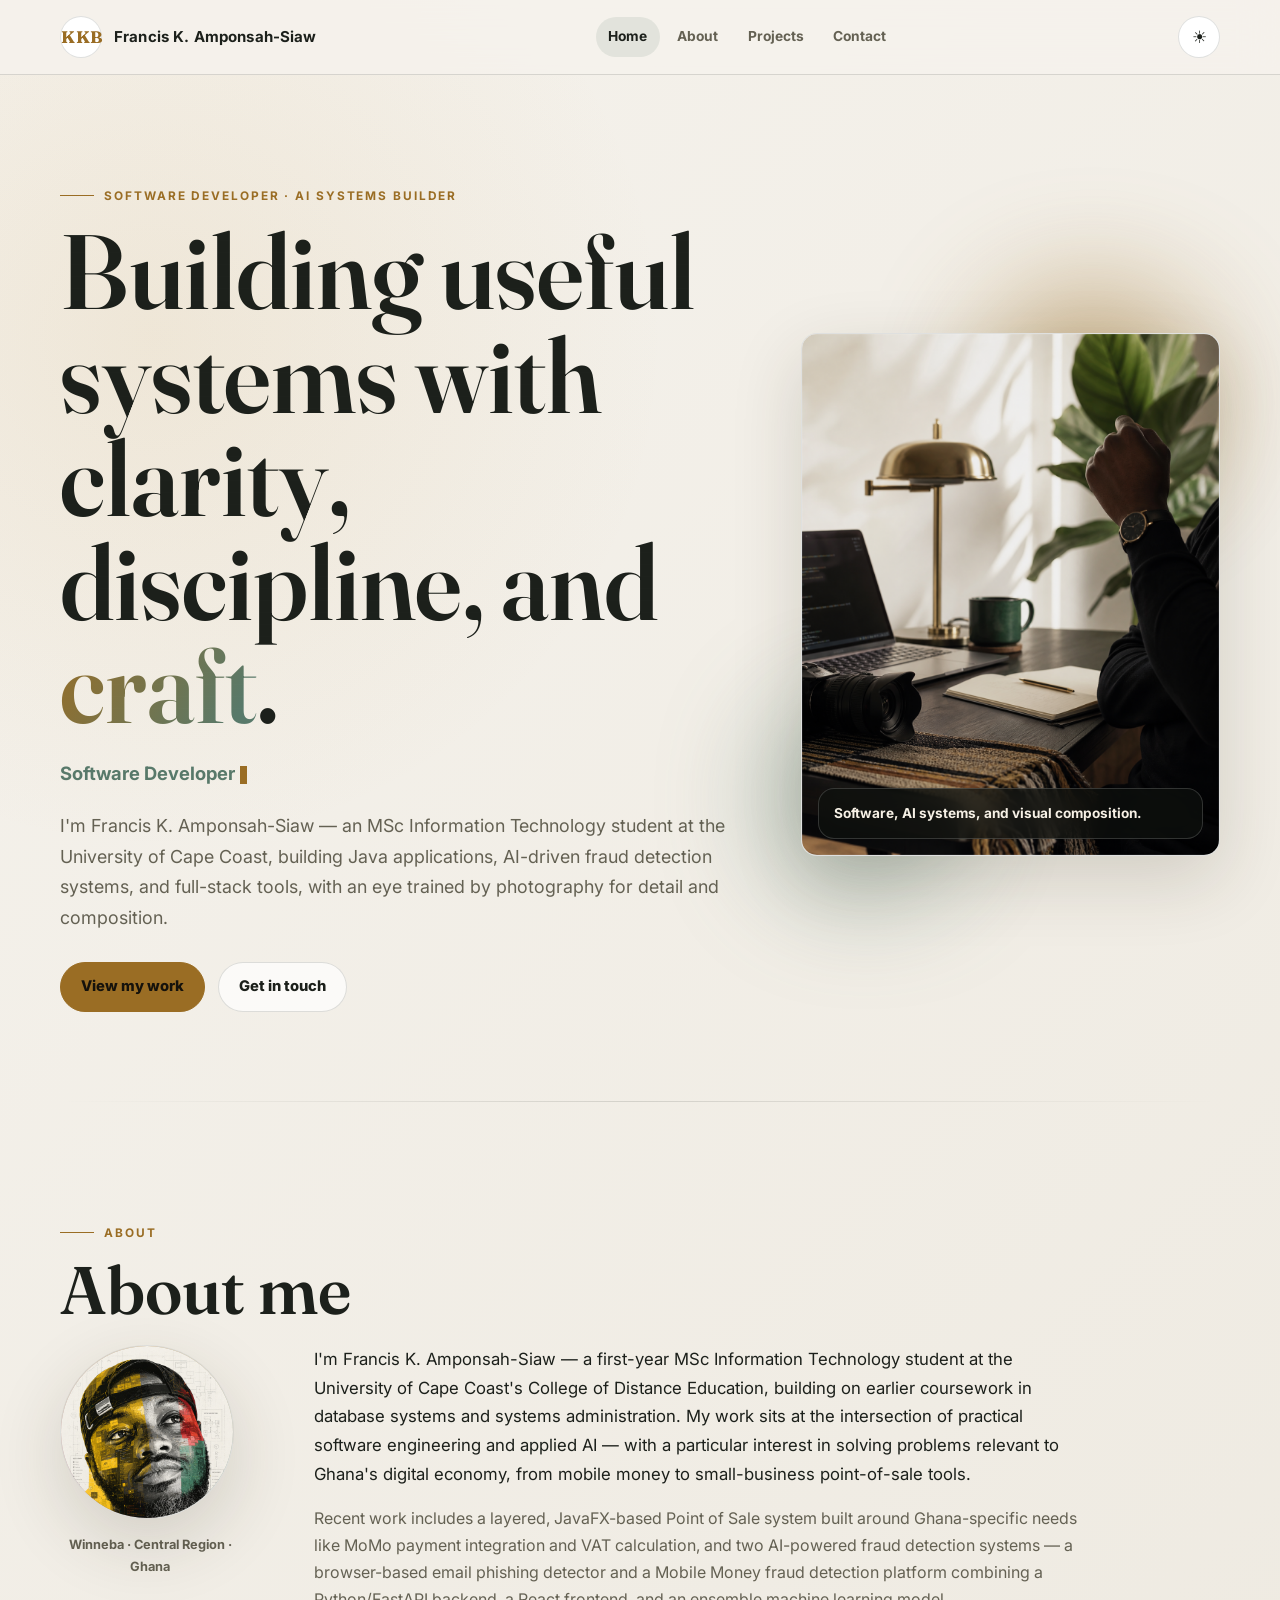
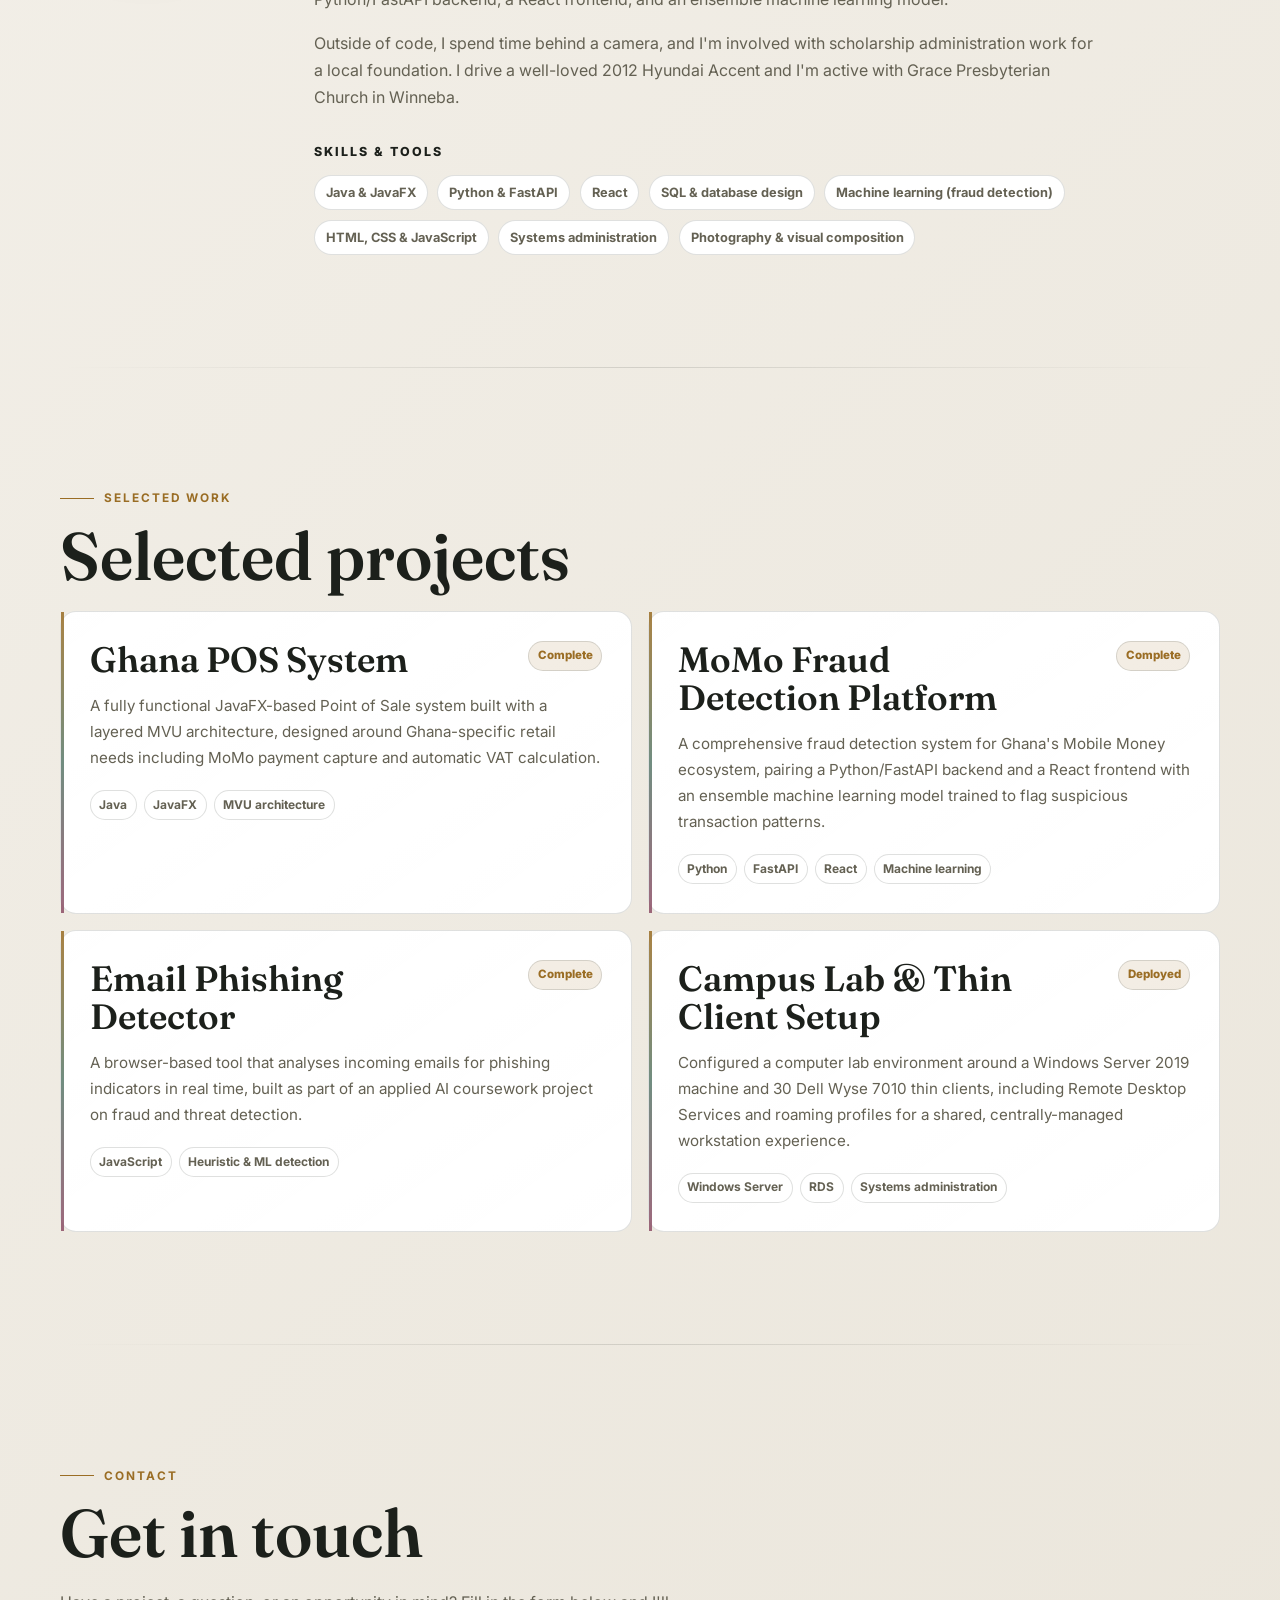
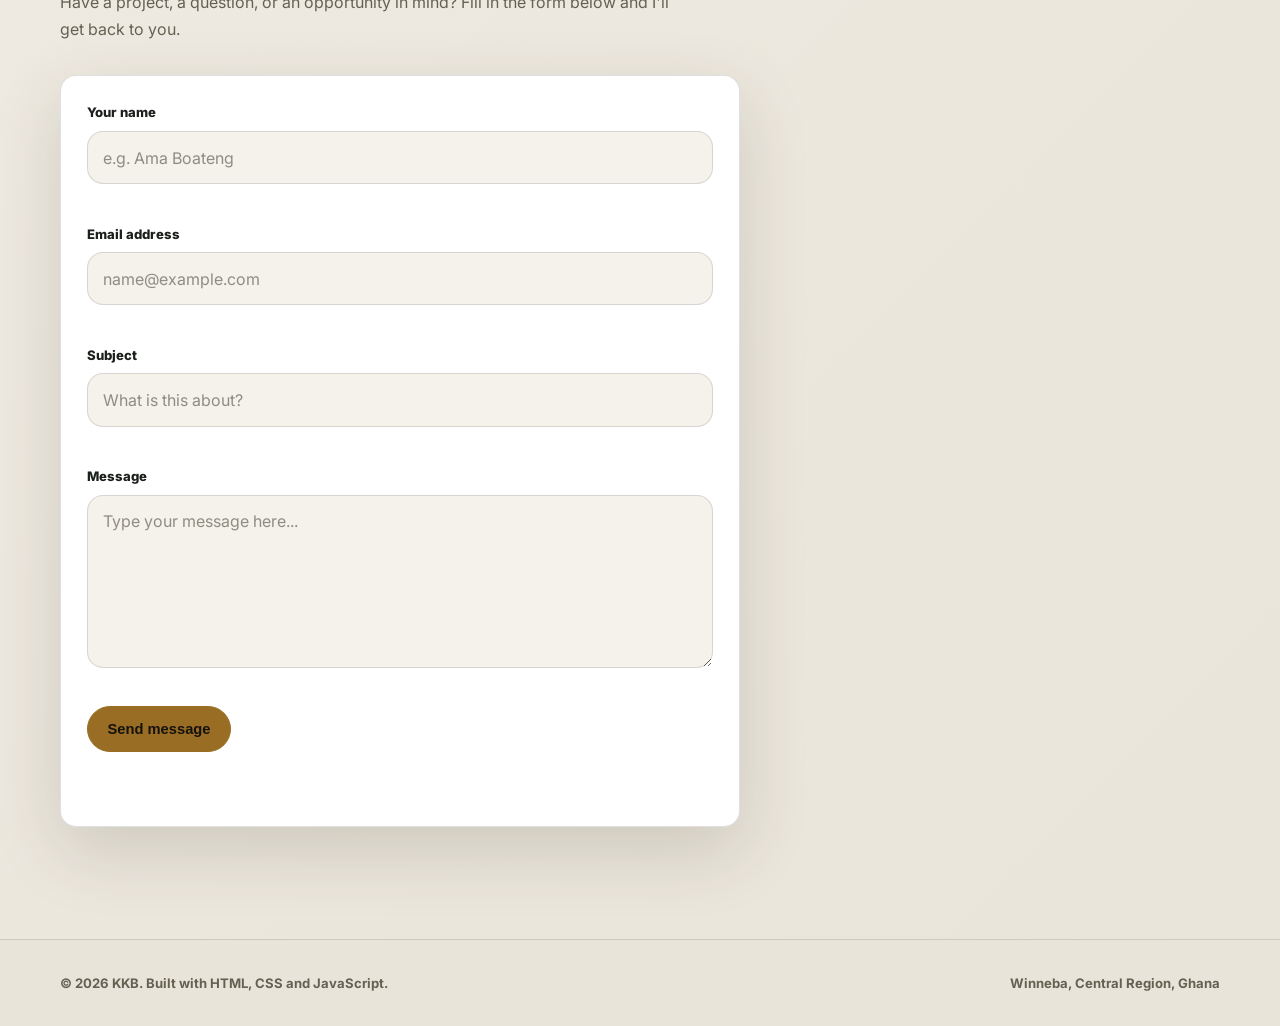
==== index.html @ c404691a "Add files via upload" ====
<!DOCTYPE html>
<html lang="en">
<head>
<meta charset="UTF-8">
<meta name="viewport" content="width=device-width, initial-scale=1.0">
<title>Francis K. Amponsah-Siaw | MSC Information Technology</title>
<meta name="description" content="Personal portfolio of KKB, an MSc IT student and software developer building Java, AI and full-stack systems in Ghana.">
<link rel="preconnect" href="https://fonts.googleapis.com">
<link rel="preconnect" href="https://fonts.gstatic.com" crossorigin>
<link href="https://fonts.googleapis.com/css2?family=Fraunces:opsz,wght@9..144,400..700&family=Inter:wght@400;500;600;700&display=swap" rel="stylesheet">
<link rel="stylesheet" href="style.css">
</head>
<body>

<a class="skip-link" href="#main">Skip to content</a>

<header class="site-header" id="top">
  <div class="header-inner">
    <a href="#top" class="logo" aria-label="KKB home">
      <span class="logo-mark">KKB</span>
      <span class="logo-name">Francis K. Amponsah-Siaw</span>
    </a>

    <nav class="main-nav" id="main-nav" aria-label="Primary">
      <ul>
        <li><a href="#hero" class="nav-link">Home</a></li>
        <li><a href="#about" class="nav-link">About</a></li>
        <li><a href="#projects" class="nav-link">Projects</a></li>
        <li><a href="#contact" class="nav-link">Contact</a></li>
      </ul>
    </nav>

    <div class="header-controls">
      <button type="button" id="theme-toggle" class="theme-toggle" aria-label="Switch to light mode" aria-pressed="false">
        <span class="theme-icon theme-icon-dark" aria-hidden="true">&#9789;</span>
        <span class="theme-icon theme-icon-light" aria-hidden="true">&#9728;</span>
      </button>

      <button type="button" id="menu-toggle" class="menu-toggle" aria-label="Open menu" aria-expanded="false" aria-controls="mobile-nav">
        <span class="hamburger-line"></span>
        <span class="hamburger-line"></span>
        <span class="hamburger-line"></span>
      </button>
    </div>
  </div>

  <nav id="mobile-nav" class="mobile-nav" aria-label="Mobile" hidden>
    <ul>
      <li><a href="#hero" class="mobile-nav-link">Home</a></li>
      <li><a href="#about" class="mobile-nav-link">About</a></li>
      <li><a href="#projects" class="mobile-nav-link">Projects</a></li>
      <li><a href="#contact" class="mobile-nav-link">Contact</a></li>
    </ul>
  </nav>
</header>

<main id="main">

  <section id="hero" class="hero" aria-labelledby="hero-heading">
    <div class="hero-inner">
      <p class="eyebrow">Software Developer · AI Systems Builder</p>
      <h1 id="hero-heading">
        Building useful systems with clarity, discipline, and <span class="text-gradient">craft</span>.
      </h1>
      <p class="hero-role">
        <span class="role-text" id="role-text">Software Developer</span>
      </p>
      <p class="hero-lede">
        I'm Francis K. Amponsah-Siaw — an MSc Information Technology student at the University of Cape Coast,
        building Java applications, AI-driven fraud detection systems, and full-stack tools,
        with an eye trained by photography for detail and composition.
      </p>
      <div class="hero-cta">
        <a href="#projects" class="btn btn-primary">View my work</a>
        <a href="#contact" class="btn btn-ghost">Get in touch</a>
      </div>
    </div>
    <div class="hero-side">
      <div class="hero-orb hero-orb-a" aria-hidden="true"></div>
      <div class="hero-orb hero-orb-b" aria-hidden="true"></div>
      <figure class="hero-figure">
        <img src="assets/classy-workspace.png" alt="Editorial workspace with a laptop, camera and notebook">
        <figcaption>Software, AI systems, and visual composition.</figcaption>
      </figure>
    </div>
  </section>

  <div class="section-divider" role="presentation" aria-hidden="true"></div>

  <section id="about" class="about" aria-labelledby="about-heading">
    <div class="section-inner">
      <p class="eyebrow">About</p>
      <h2 id="about-heading">About me</h2>

      <div class="about-grid">
        <div class="about-photo-frame">
          <div class="photo-placeholder">
            <img class="photo-img" src="assets/img.png" alt="Francis K. Amponsah-Siaw">
          </div>
          <p class="photo-caption">Winneba · Central Region · Ghana</p>
        </div>

        <div class="about-copy">
          <p>
            I'm Francis K. Amponsah-Siaw — a first-year MSc Information Technology student at the University of Cape Coast's
            College of Distance Education, building on earlier coursework in database systems and
            systems administration. My work sits at the intersection of practical software
            engineering and applied AI — with a particular interest in solving problems relevant
            to Ghana's digital economy, from mobile money to small-business point-of-sale tools.
          </p>
          <p>
            Recent work includes a layered, JavaFX-based Point of Sale system built around
            Ghana-specific needs like MoMo payment integration and VAT calculation, and two
            AI-powered fraud detection systems — a browser-based email phishing detector and a
            Mobile Money fraud detection platform combining a Python/FastAPI backend, a React
            frontend, and an ensemble machine learning model.
          </p>
          <p>
            Outside of code, I spend time behind a camera, and I'm involved with scholarship
            administration work for a local foundation. I drive a well-loved 2012 Hyundai Accent
            and I'm active with Grace Presbyterian Church in Winneba.
          </p>

          <h3 class="skills-heading">Skills &amp; tools</h3>
          <ul class="skills-list">
            <li>Java &amp; JavaFX</li>
            <li>Python &amp; FastAPI</li>
            <li>React</li>
            <li>SQL &amp; database design</li>
            <li>Machine learning (fraud detection)</li>
            <li>HTML, CSS &amp; JavaScript</li>
            <li>Systems administration</li>
            <li>Photography &amp; visual composition</li>
          </ul>
        </div>
      </div>
    </div>
  </section>

  <div class="section-divider" role="presentation" aria-hidden="true"></div>

  <section id="projects" class="projects" aria-labelledby="projects-heading">
    <div class="section-inner">
      <p class="eyebrow">Selected Work</p>
      <h2 id="projects-heading">Selected projects</h2>

      <div class="project-grid">

        <article class="project-card">
          <div class="project-card-head">
            <h3>Ghana POS System</h3>
            <span class="status-tag">Complete</span>
          </div>
          <p class="project-desc">
            A fully functional JavaFX-based Point of Sale system built with a layered MVU
            architecture, designed around Ghana-specific retail needs including MoMo payment
            capture and automatic VAT calculation.
          </p>
          <ul class="tech-tags">
            <li>Java</li>
            <li>JavaFX</li>
            <li>MVU architecture</li>
          </ul>
        </article>

        <article class="project-card">
          <div class="project-card-head">
            <h3>MoMo Fraud Detection Platform</h3>
            <span class="status-tag">Complete</span>
          </div>
          <p class="project-desc">
            A comprehensive fraud detection system for Ghana's Mobile Money ecosystem, pairing a
            Python/FastAPI backend and a React frontend with an ensemble machine learning model
            trained to flag suspicious transaction patterns.
          </p>
          <ul class="tech-tags">
            <li>Python</li>
            <li>FastAPI</li>
            <li>React</li>
            <li>Machine learning</li>
          </ul>
        </article>

        <article class="project-card">
          <div class="project-card-head">
            <h3>Email Phishing Detector</h3>
            <span class="status-tag">Complete</span>
          </div>
          <p class="project-desc">
            A browser-based tool that analyses incoming emails for phishing indicators in
            real time, built as part of an applied AI coursework project on fraud and threat
            detection.
          </p>
          <ul class="tech-tags">
            <li>JavaScript</li>
            <li>Heuristic &amp; ML detection</li>
          </ul>
        </article>

        <article class="project-card">
          <div class="project-card-head">
            <h3>Campus Lab &amp; Thin Client Setup</h3>
            <span class="status-tag">Deployed</span>
          </div>
          <p class="project-desc">
            Configured a computer lab environment around a Windows Server 2019 machine and 30
            Dell Wyse 7010 thin clients, including Remote Desktop Services and roaming profiles
            for a shared, centrally-managed workstation experience.
          </p>
          <ul class="tech-tags">
            <li>Windows Server</li>
            <li>RDS</li>
            <li>Systems administration</li>
          </ul>
        </article>

      </div>
    </div>
  </section>

  <div class="section-divider" role="presentation" aria-hidden="true"></div>

  <section id="contact" class="contact" aria-labelledby="contact-heading">
    <div class="section-inner">
      <p class="eyebrow">Contact</p>
      <h2 id="contact-heading">Get in touch</h2>
      <p class="contact-lede">
        Have a project, a question, or an opportunity in mind? Fill in the form below and
        I'll get back to you.
      </p>

      <form id="contact-form" class="contact-form" novalidate>
        <div class="form-row">
          <label for="name">Your name</label>
          <input type="text" id="name" name="name" placeholder="e.g. Ama Boateng" autocomplete="name" required>
          <p class="field-error" id="name-error" role="alert"></p>
        </div>

        <div class="form-row">
          <label for="email">Email address</label>
          <input type="email" id="email" name="email" placeholder="name@example.com" autocomplete="email" required>
          <p class="field-error" id="email-error" role="alert"></p>
        </div>

        <div class="form-row">
          <label for="subject">Subject</label>
          <input type="text" id="subject" name="subject" placeholder="What is this about?" required>
          <p class="field-error" id="subject-error" role="alert"></p>
        </div>

        <div class="form-row">
          <label for="message">Message</label>
          <textarea id="message" name="message" rows="6" placeholder="Type your message here..." required></textarea>
          <p class="field-error" id="message-error" role="alert"></p>
        </div>

        <button type="submit" class="btn btn-primary">Send message</button>

        <p class="form-status" id="form-status" role="status" aria-live="polite"></p>
      </form>
    </div>
  </section>

</main>

<footer class="site-footer">
  <div class="footer-inner">
    <p>&copy; <span id="year"></span> KKB. Built with HTML, CSS and JavaScript.</p>
    <p class="footer-location">Winneba, Central Region, Ghana</p>
  </div>
</footer>

<script src="script.js"></script>
</body>
</html>
---- style.css ----
/* ==========================================================================
   Design tokens
   ========================================================================== */

:root {
  --bg: #10130f;
  --bg-alt: #171b16;
  --surface: #1d221c;
  --surface-elevated: #242a23;
  --surface-border: rgba(237, 230, 216, 0.14);
  --text: #f3eee4;
  --text-muted: #bbb2a3;
  --accent-gold: #c79a4a;
  --accent-gold-dim: rgba(199, 154, 74, 0.14);
  --accent-teal: #88a99b;
  --accent-teal-dim: rgba(136, 169, 155, 0.16);
  --accent-wine: #9f5e73;
  --danger: #e37a70;
  --shadow: 0 28px 80px rgba(0, 0, 0, 0.34);

  --font-display: "Fraunces", Georgia, serif;
  --font-body: "Inter", -apple-system, BlinkMacSystemFont, "Segoe UI", sans-serif;

  --max-width: 1160px;
  --radius: 16px;
  --transition: 0.25s cubic-bezier(0.16, 1, 0.3, 1);
}

[data-theme="light"] {
  --bg: #f5f2ec;
  --bg-alt: #e9e4d9;
  --surface: #ffffff;
  --surface-elevated: #fbfaf7;
  --surface-border: rgba(31, 37, 31, 0.14);
  --text: #1c201b;
  --text-muted: #646153;
  --accent-gold: #9a6d24;
  --accent-gold-dim: rgba(154, 109, 36, 0.12);
  --accent-teal: #58796a;
  --accent-teal-dim: rgba(88, 121, 106, 0.12);
  --accent-wine: #8d4e66;
  --danger: #b44238;
  --shadow: 0 24px 70px rgba(52, 42, 26, 0.16);
}

/* ==========================================================================
   Reset and base
   ========================================================================== */

*, *::before, *::after { box-sizing: border-box; }

html { scroll-behavior: smooth; }

@media (prefers-reduced-motion: reduce) {
  html { scroll-behavior: auto; }
  * {
    animation-duration: 0.01ms !important;
    animation-iteration-count: 1 !important;
    transition-duration: 0.01ms !important;
  }
}

/* ==========================================================================
   Scroll reveal (progressive enhancement — class added by script.js)
   ========================================================================== */

.reveal {
  opacity: 0;
  transform: translateY(28px);
  transition: opacity 0.7s cubic-bezier(0.16, 1, 0.3, 1), transform 0.7s cubic-bezier(0.16, 1, 0.3, 1);
}

.reveal-visible {
  opacity: 1;
  transform: none;
}

body {
  margin: 0;
  min-width: 320px;
  background:
    radial-gradient(circle at 12% 8%, rgba(199, 154, 74, 0.12), transparent 32rem),
    linear-gradient(135deg, var(--bg), var(--bg-alt));
  color: var(--text);
  font-family: var(--font-body);
  font-size: 16px;
  line-height: 1.7;
  transition: background var(--transition), color var(--transition);
}

body::before {
  content: "";
  position: fixed;
  inset: 0;
  pointer-events: none;
  background-image: linear-gradient(rgba(255, 255, 255, 0.025) 1px, transparent 1px);
  background-size: 100% 12px;
  opacity: 0.28;
}

h1, h2, h3 {
  font-family: var(--font-display);
  font-optical-sizing: auto;
  font-weight: 600;
  line-height: 0.98;
  margin: 0;
}

.text-gradient {
  background: linear-gradient(120deg, var(--accent-gold), var(--accent-teal) 85%);
  -webkit-background-clip: text;
  background-clip: text;
  color: transparent;
}

h2 {
  font-size: clamp(2.4rem, 6vw, 4.2rem);
  margin-bottom: 1.4rem;
}

h3 {
  line-height: 1.08;
}

p { margin: 0 0 1em; }

a {
  color: var(--accent-teal);
  text-decoration: none;
}

a:hover { text-decoration: underline; }

ul {
  list-style: none;
  margin: 0;
  padding: 0;
}

img {
  display: block;
  max-width: 100%;
}

.skip-link {
  position: absolute;
  left: -999px;
  top: 0;
  z-index: 200;
  background: var(--accent-gold);
  color: #14120e;
  padding: 0.7em 1em;
  font-size: 0.85rem;
  font-weight: 700;
}

.skip-link:focus {
  left: 1rem;
  top: 1rem;
}

:focus-visible {
  outline: 2px solid var(--accent-gold);
  outline-offset: 3px;
}

.section-inner,
.hero-inner {
  width: min(100% - 2rem, var(--max-width));
  margin: 0 auto;
}

.section-inner {
  padding: clamp(4rem, 9vw, 7rem) 0;
}

.eyebrow {
  display: inline-flex;
  align-items: center;
  gap: 0.65rem;
  margin: 0 0 1rem;
  color: var(--accent-gold);
  font-size: 0.74rem;
  font-weight: 700;
  letter-spacing: 0.16em;
  line-height: 1.4;
  text-transform: uppercase;
}

.eyebrow::before {
  content: "";
  width: 34px;
  height: 1px;
  background: currentColor;
}

.section-divider {
  width: min(100% - 2rem, var(--max-width));
  height: 1px;
  margin: 0 auto;
  background: linear-gradient(90deg, transparent, var(--surface-border), transparent);
}

/* ==========================================================================
   Header and navigation
   ========================================================================== */

.site-header {
  position: sticky;
  top: 0;
  z-index: 100;
  border-bottom: 1px solid var(--surface-border);
  background: color-mix(in srgb, var(--bg) 88%, transparent);
  backdrop-filter: blur(18px);
}

.header-inner {
  width: min(100% - 2rem, var(--max-width));
  min-height: 74px;
  margin: 0 auto;
  display: flex;
  align-items: center;
  justify-content: space-between;
  gap: 1rem;
}

.logo {
  display: inline-flex;
  align-items: center;
  min-width: 0;
  gap: 0.75rem;
  color: var(--text);
}

.logo:hover {
  color: var(--text);
  text-decoration: none;
}

.logo-mark {
  display: grid;
  place-items: center;
  flex: 0 0 auto;
  width: 42px;
  height: 42px;
  border: 1px solid var(--surface-border);
  border-radius: 50%;
  background: var(--surface);
  color: var(--accent-gold);
  font-family: var(--font-display);
  font-size: 1.05rem;
  font-weight: 700;
  letter-spacing: 0.03em;
}

.logo-name {
  overflow: hidden;
  color: var(--text);
  font-size: 0.94rem;
  font-weight: 700;
  letter-spacing: 0.01em;
  text-overflow: ellipsis;
  white-space: nowrap;
}

.main-nav { display: none; }

.main-nav ul {
  display: flex;
  align-items: center;
  gap: 0.25rem;
}

.nav-link {
  display: inline-flex;
  align-items: center;
  min-height: 40px;
  padding: 0 0.8rem;
  border-radius: 999px;
  color: var(--text-muted);
  font-size: 0.86rem;
  font-weight: 700;
  transition: background var(--transition), color var(--transition);
}

.nav-link:hover,
.nav-link.active {
  background: var(--accent-teal-dim);
  color: var(--text);
  text-decoration: none;
}

.header-controls {
  display: flex;
  align-items: center;
  gap: 0.5rem;
}

.theme-toggle,
.menu-toggle {
  width: 42px;
  height: 42px;
  border: 1px solid var(--surface-border);
  border-radius: 50%;
  background: var(--surface);
  color: var(--text);
  cursor: pointer;
  transition: transform var(--transition), border-color var(--transition), background var(--transition);
}

.theme-toggle {
  display: grid;
  place-items: center;
  font-size: 1.05rem;
}

.theme-toggle:hover,
.menu-toggle:hover {
  border-color: var(--accent-gold);
  transform: translateY(-1px);
}

.theme-icon-light { display: none; }
[data-theme="light"] .theme-icon-dark { display: none; }
[data-theme="light"] .theme-icon-light { display: inline; }

.menu-toggle {
  display: flex;
  flex-direction: column;
  align-items: center;
  justify-content: center;
  gap: 5px;
}

.hamburger-line {
  width: 18px;
  height: 2px;
  background: var(--text);
  transition: transform var(--transition), opacity var(--transition);
}

.menu-toggle[aria-expanded="true"] .hamburger-line:nth-child(1) {
  transform: translateY(7px) rotate(45deg);
}

.menu-toggle[aria-expanded="true"] .hamburger-line:nth-child(2) {
  opacity: 0;
}

.menu-toggle[aria-expanded="true"] .hamburger-line:nth-child(3) {
  transform: translateY(-7px) rotate(-45deg);
}

.mobile-nav {
  border-top: 1px solid var(--surface-border);
  background: var(--surface);
}

.mobile-nav ul {
  width: min(100% - 2rem, var(--max-width));
  margin: 0 auto;
  padding: 0.55rem 0 0.8rem;
}

.mobile-nav-link {
  display: block;
  padding: 0.85rem 0.2rem;
  border-bottom: 1px solid var(--surface-border);
  color: var(--text);
  font-size: 0.96rem;
  font-weight: 700;
}

.mobile-nav-link:hover,
.mobile-nav-link.active {
  color: var(--accent-gold);
  text-decoration: none;
}

/* ==========================================================================
   Hero
   ========================================================================== */

.hero {
  width: min(100% - 2rem, var(--max-width));
  margin: 0 auto;
  display: grid;
  grid-template-columns: 1fr;
  gap: clamp(2rem, 5vw, 4rem);
  align-items: center;
  padding: clamp(4rem, 8vw, 7rem) 0 clamp(3rem, 7vw, 6rem);
}

.hero-inner {
  width: 100%;
}

.hero h1 {
  max-width: 12.2ch;
  margin-bottom: 1.3rem;
  font-size: clamp(3rem, 11vw, 6.6rem);
  letter-spacing: 0;
}

.hero-role {
  min-height: 1.45em;
  margin-bottom: 1.35rem;
  color: var(--accent-teal);
  font-size: clamp(1rem, 2vw, 1.15rem);
  font-weight: 700;
}

.role-text::after {
  content: "";
  display: inline-block;
  width: 7px;
  height: 1em;
  margin-left: 5px;
  background: var(--accent-gold);
  vertical-align: text-bottom;
  animation: blink 1s step-start infinite;
}

@keyframes blink {
  50% { opacity: 0; }
}

.hero-lede {
  max-width: 61ch;
  color: var(--text-muted);
  font-size: clamp(1rem, 2vw, 1.12rem);
}

.hero-cta {
  display: flex;
  flex-wrap: wrap;
  gap: 0.85rem;
  margin-top: 1.8rem;
}

.hero-side {
  position: relative;
  min-width: 0;
}

.hero-orb {
  position: absolute;
  z-index: 0;
  border-radius: 50%;
  filter: blur(60px);
  opacity: 0.55;
  pointer-events: none;
  animation: orbit 14s ease-in-out infinite;
}

.hero-orb-a {
  top: -8%;
  right: 4%;
  width: 220px;
  height: 220px;
  background: var(--accent-gold);
}

.hero-orb-b {
  bottom: -6%;
  left: -6%;
  width: 180px;
  height: 180px;
  background: var(--accent-teal);
  animation-delay: -7s;
}

@keyframes orbit {
  0%, 100% { transform: translate(0, 0) scale(1); }
  50% { transform: translate(-14px, 14px) scale(1.08); }
}

.hero-figure {
  position: relative;
  z-index: 1;
  margin: 0;
  border: 1px solid var(--surface-border);
  border-radius: var(--radius);
  background: var(--surface);
  box-shadow: var(--shadow);
  overflow: hidden;
  transition: transform var(--transition), box-shadow var(--transition);
}

.hero-figure:hover {
  transform: translateY(-4px);
  box-shadow: 0 34px 90px rgba(0, 0, 0, 0.4);
}

.hero-figure::after {
  content: "";
  position: absolute;
  inset: 0;
  border: 1px solid rgba(255, 255, 255, 0.08);
  pointer-events: none;
}

.hero-figure img {
  width: 100%;
  aspect-ratio: 4 / 5;
  object-fit: cover;
}

.hero-figure figcaption {
  position: absolute;
  left: 1rem;
  right: 1rem;
  bottom: 1rem;
  margin: 0;
  padding: 0.8rem 0.9rem;
  border: 1px solid rgba(255, 255, 255, 0.16);
  border-radius: var(--radius);
  background: rgba(15, 17, 14, 0.72);
  color: #f6f0e5;
  font-size: 0.85rem;
  font-weight: 700;
  backdrop-filter: blur(12px);
}

/* ==========================================================================
   Buttons
   ========================================================================== */

.btn {
  display: inline-flex;
  align-items: center;
  justify-content: center;
  min-height: 46px;
  padding: 0.78em 1.35em;
  border: 1px solid transparent;
  border-radius: 999px;
  font-size: 0.92rem;
  font-weight: 800;
  cursor: pointer;
  transition: transform var(--transition), background var(--transition), color var(--transition), border-color var(--transition);
}

.btn:hover {
  text-decoration: none;
  transform: translateY(-1px);
}

.btn:active { transform: translateY(0); }

.btn-primary {
  border-color: var(--accent-gold);
  background: var(--accent-gold);
  color: #15120c;
}

.btn-primary:hover {
  background: transparent;
  color: var(--accent-gold);
  box-shadow: 0 0 0 6px var(--accent-gold-dim);
}

.btn-ghost {
  border-color: var(--surface-border);
  background: color-mix(in srgb, var(--surface) 70%, transparent);
  color: var(--text);
}

.btn-ghost:hover {
  border-color: var(--accent-teal);
  color: var(--accent-teal);
}

/* ==========================================================================
   About
   ========================================================================== */

.about-grid {
  display: grid;
  grid-template-columns: 1fr;
  gap: clamp(2rem, 6vw, 4rem);
  align-items: start;
}

.about-photo-frame {
  justify-self: start;
}

.photo-placeholder {
  position: relative;
  z-index: 0;
  display: grid;
  place-items: center;
  width: 174px;
  height: 174px;
  overflow: hidden;
  border: 1px solid var(--surface-border);
  border-radius: 50%;
  background:
    linear-gradient(135deg, var(--accent-gold-dim), transparent),
    var(--surface);
  box-shadow: var(--shadow);
}

.photo-img {
  position: absolute;
  inset: 0;
  width: 100%;
  height: 100%;
  object-fit: cover;
  object-position: center top;
}

.photo-placeholder::before {
  content: "";
  position: absolute;
  inset: -6px;
  border-radius: 50%;
  background: conic-gradient(from 0deg, var(--accent-gold), var(--accent-teal), var(--accent-wine), var(--accent-gold));
  opacity: 0.7;
  z-index: -1;
  animation: spin 10s linear infinite;
}

@keyframes spin {
  to { transform: rotate(360deg); }
}

.photo-caption {
  max-width: 180px;
  margin: 0.9rem 0 0;
  color: var(--text-muted);
  font-size: 0.8rem;
  font-weight: 700;
  text-align: center;
}

.about-copy {
  max-width: 780px;
}

.about-copy p {
  color: var(--text-muted);
}

.about-copy p:first-of-type {
  color: var(--text);
  font-size: 1.05rem;
}

.skills-heading {
  margin-top: 2rem;
  margin-bottom: 0.9rem;
  font-family: var(--font-body);
  font-size: 0.78rem;
  font-weight: 800;
  letter-spacing: 0.16em;
  line-height: 1.4;
  text-transform: uppercase;
}

.skills-list {
  display: flex;
  flex-wrap: wrap;
  gap: 0.6rem;
}

.skills-list li,
.tech-tags li {
  border: 1px solid var(--surface-border);
  border-radius: 999px;
  background: var(--surface);
  color: var(--text-muted);
  font-size: 0.8rem;
  font-weight: 700;
}

.skills-list li {
  padding: 0.45em 0.85em;
}

/* ==========================================================================
   Projects
   ========================================================================== */

.project-grid {
  display: grid;
  grid-template-columns: 1fr;
  gap: 1rem;
}

.project-card {
  position: relative;
  min-height: 100%;
  padding: clamp(1.35rem, 3vw, 1.8rem);
  border: 1px solid var(--surface-border);
  border-radius: var(--radius);
  background:
    linear-gradient(145deg, rgba(255, 255, 255, 0.035), transparent),
    var(--surface);
  transition: border-color var(--transition), box-shadow var(--transition), transform var(--transition);
}

.project-card::before {
  content: "";
  position: absolute;
  inset: 0 auto 0 0;
  width: 3px;
  background: linear-gradient(var(--accent-gold), var(--accent-teal), var(--accent-wine));
  opacity: 0.85;
}

.project-card:hover {
  border-color: color-mix(in srgb, var(--accent-gold) 62%, var(--surface-border));
  box-shadow: var(--shadow), 0 0 0 1px var(--accent-gold-dim);
  transform: translateY(-5px);
}

.project-card-head {
  display: flex;
  flex-wrap: wrap;
  align-items: flex-start;
  justify-content: space-between;
  gap: 0.75rem;
  margin-bottom: 0.9rem;
}

.project-card-head h3 {
  max-width: 15ch;
  color: var(--text);
  font-size: clamp(1.7rem, 4vw, 2.2rem);
}

.status-tag {
  display: inline-flex;
  align-items: center;
  min-height: 30px;
  padding: 0.25em 0.75em;
  border: 1px solid var(--surface-border);
  border-radius: 999px;
  background: var(--accent-gold-dim);
  color: var(--accent-gold);
  font-size: 0.72rem;
  font-weight: 800;
  line-height: 1;
  white-space: nowrap;
}

.project-desc {
  color: var(--text-muted);
  font-size: 0.95rem;
}

.tech-tags {
  display: flex;
  flex-wrap: wrap;
  gap: 0.45rem;
  margin-top: 1.2rem;
}

.tech-tags li {
  padding: 0.32em 0.7em;
  font-size: 0.75rem;
}

/* ==========================================================================
   Contact
   ========================================================================== */

.contact-lede {
  max-width: 62ch;
  color: var(--text-muted);
}

.contact-form {
  width: min(100%, 680px);
  margin-top: 2rem;
  padding: clamp(1.2rem, 3vw, 1.6rem);
  border: 1px solid var(--surface-border);
  border-radius: var(--radius);
  background: var(--surface);
  box-shadow: var(--shadow);
}

.form-row {
  display: flex;
  flex-direction: column;
  margin-bottom: 1.2rem;
}

.form-row label {
  margin-bottom: 0.45rem;
  color: var(--text);
  font-size: 0.82rem;
  font-weight: 800;
}

.form-row input,
.form-row textarea {
  width: 100%;
  border: 1px solid var(--surface-border);
  border-radius: var(--radius);
  background: var(--bg);
  color: var(--text);
  font-family: var(--font-body);
  font-size: 1rem;
  line-height: 1.5;
  padding: 0.85em 0.95em;
  resize: vertical;
  transition: border-color var(--transition), box-shadow var(--transition), background var(--transition);
}

.form-row input::placeholder,
.form-row textarea::placeholder {
  color: color-mix(in srgb, var(--text-muted) 70%, transparent);
}

.form-row input:focus,
.form-row textarea:focus {
  outline: none;
  border-color: var(--accent-gold);
  box-shadow: 0 0 0 4px var(--accent-gold-dim);
}

.form-row input.invalid,
.form-row textarea.invalid {
  border-color: var(--danger);
}

.field-error {
  min-height: 1.15em;
  margin: 0.4em 0 0;
  color: var(--danger);
  font-size: 0.78rem;
  font-weight: 700;
}

.form-status {
  min-height: 1.2em;
  margin-top: 1rem;
  font-size: 0.9rem;
  font-weight: 800;
}

.form-status.success { color: var(--accent-teal); }
.form-status.error { color: var(--danger); }

/* ==========================================================================
   Footer
   ========================================================================== */

.site-footer {
  border-top: 1px solid var(--surface-border);
  background: var(--bg-alt);
}

.footer-inner {
  width: min(100% - 2rem, var(--max-width));
  margin: 0 auto;
  padding: 2rem 0;
  display: flex;
  flex-wrap: wrap;
  justify-content: space-between;
  gap: 0.6rem 1rem;
  color: var(--text-muted);
  font-size: 0.82rem;
  font-weight: 700;
}

.footer-inner p {
  margin: 0;
}

/* ==========================================================================
   Responsive
   ========================================================================== */

@media (min-width: 700px) {
  .about-grid {
    grid-template-columns: 190px minmax(0, 1fr);
  }

  .project-grid {
    grid-template-columns: repeat(2, minmax(0, 1fr));
  }
}

@media (min-width: 900px) {
  .main-nav { display: block; }
  .menu-toggle { display: none; }
  .mobile-nav { display: none !important; }

  .hero {
    grid-template-columns: minmax(0, 1.1fr) minmax(320px, 0.68fr);
    min-height: calc(100vh - 74px);
  }
}

@media (max-width: 520px) {
  .logo-name {
    max-width: 13rem;
  }

  .hero {
    padding-top: 3rem;
  }

  .hero h1 {
    font-size: clamp(2.85rem, 15vw, 4.2rem);
  }

  .hero-cta .btn {
    width: 100%;
  }

  .hero-figure figcaption {
    position: static;
    border-width: 1px 0 0;
    border-radius: 0;
    background: var(--surface);
    color: var(--text);
  }

  .contact-form {
    padding: 1rem;
  }
}
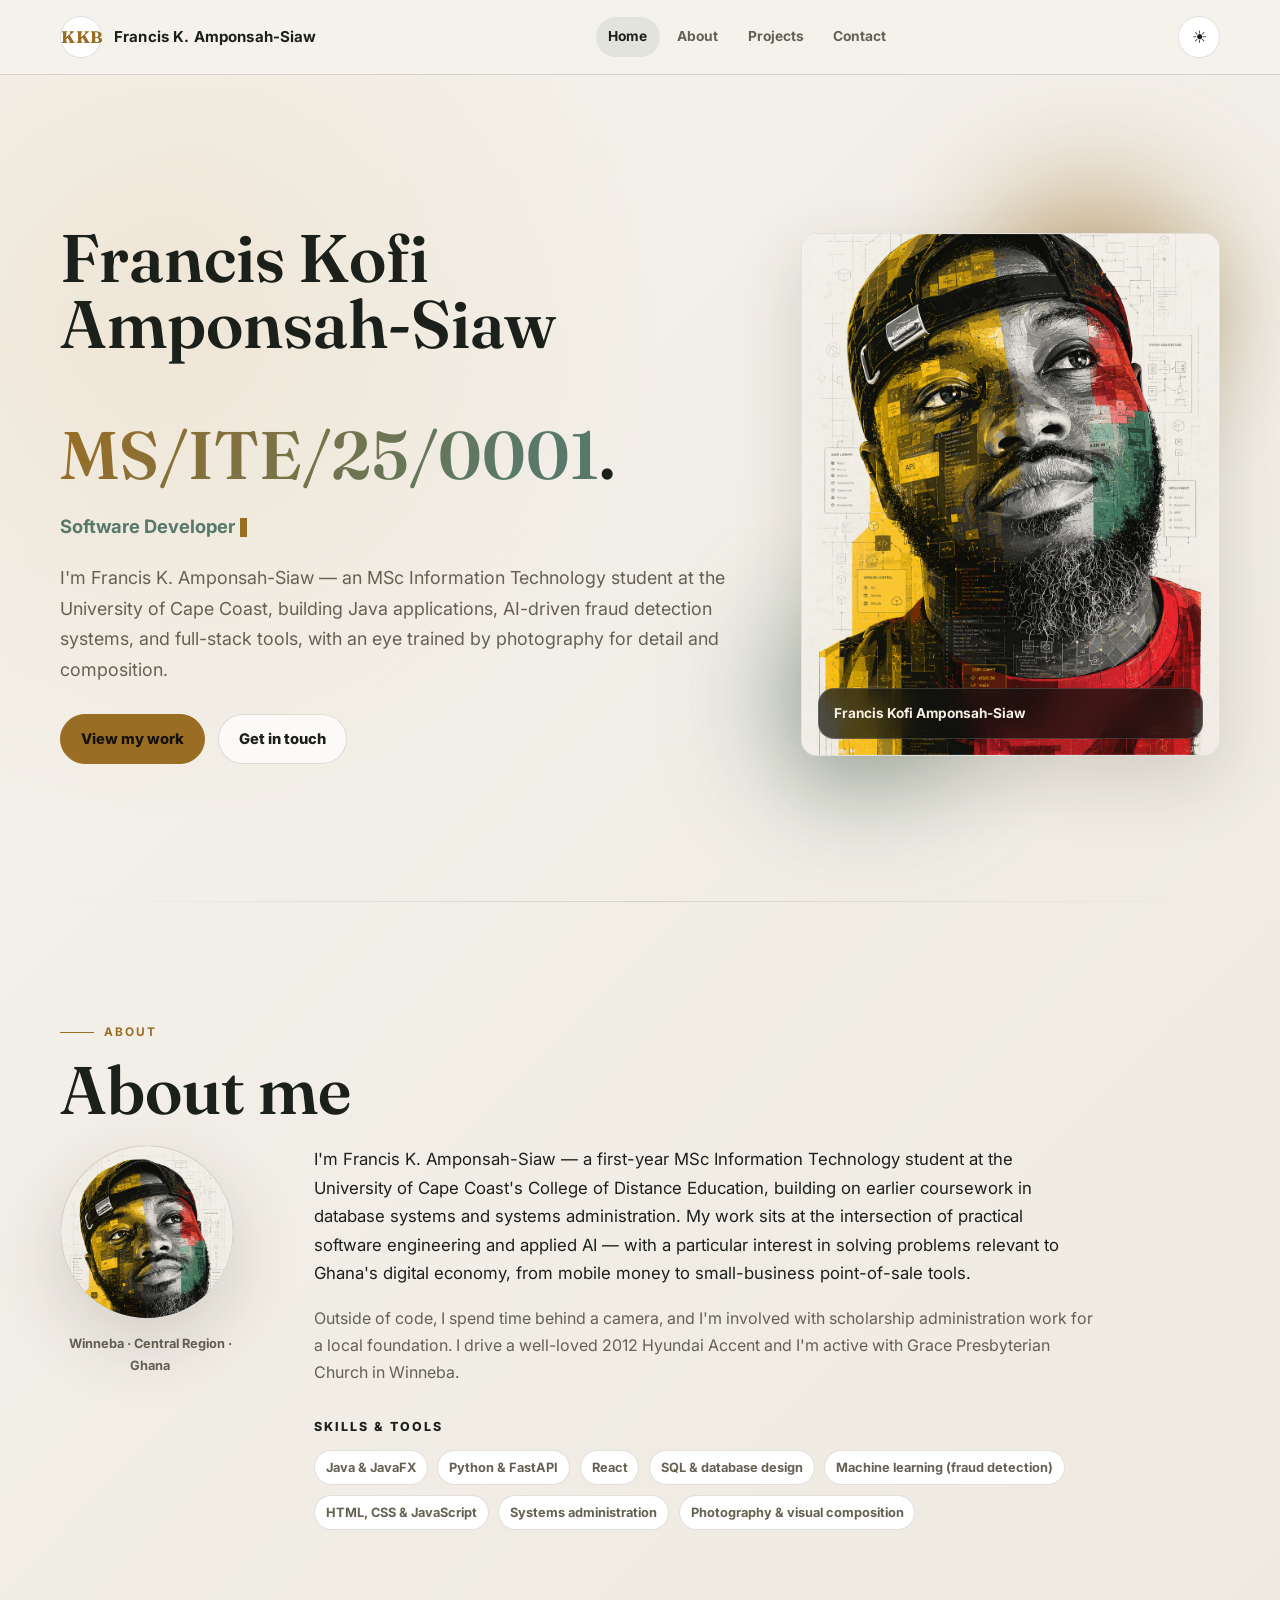
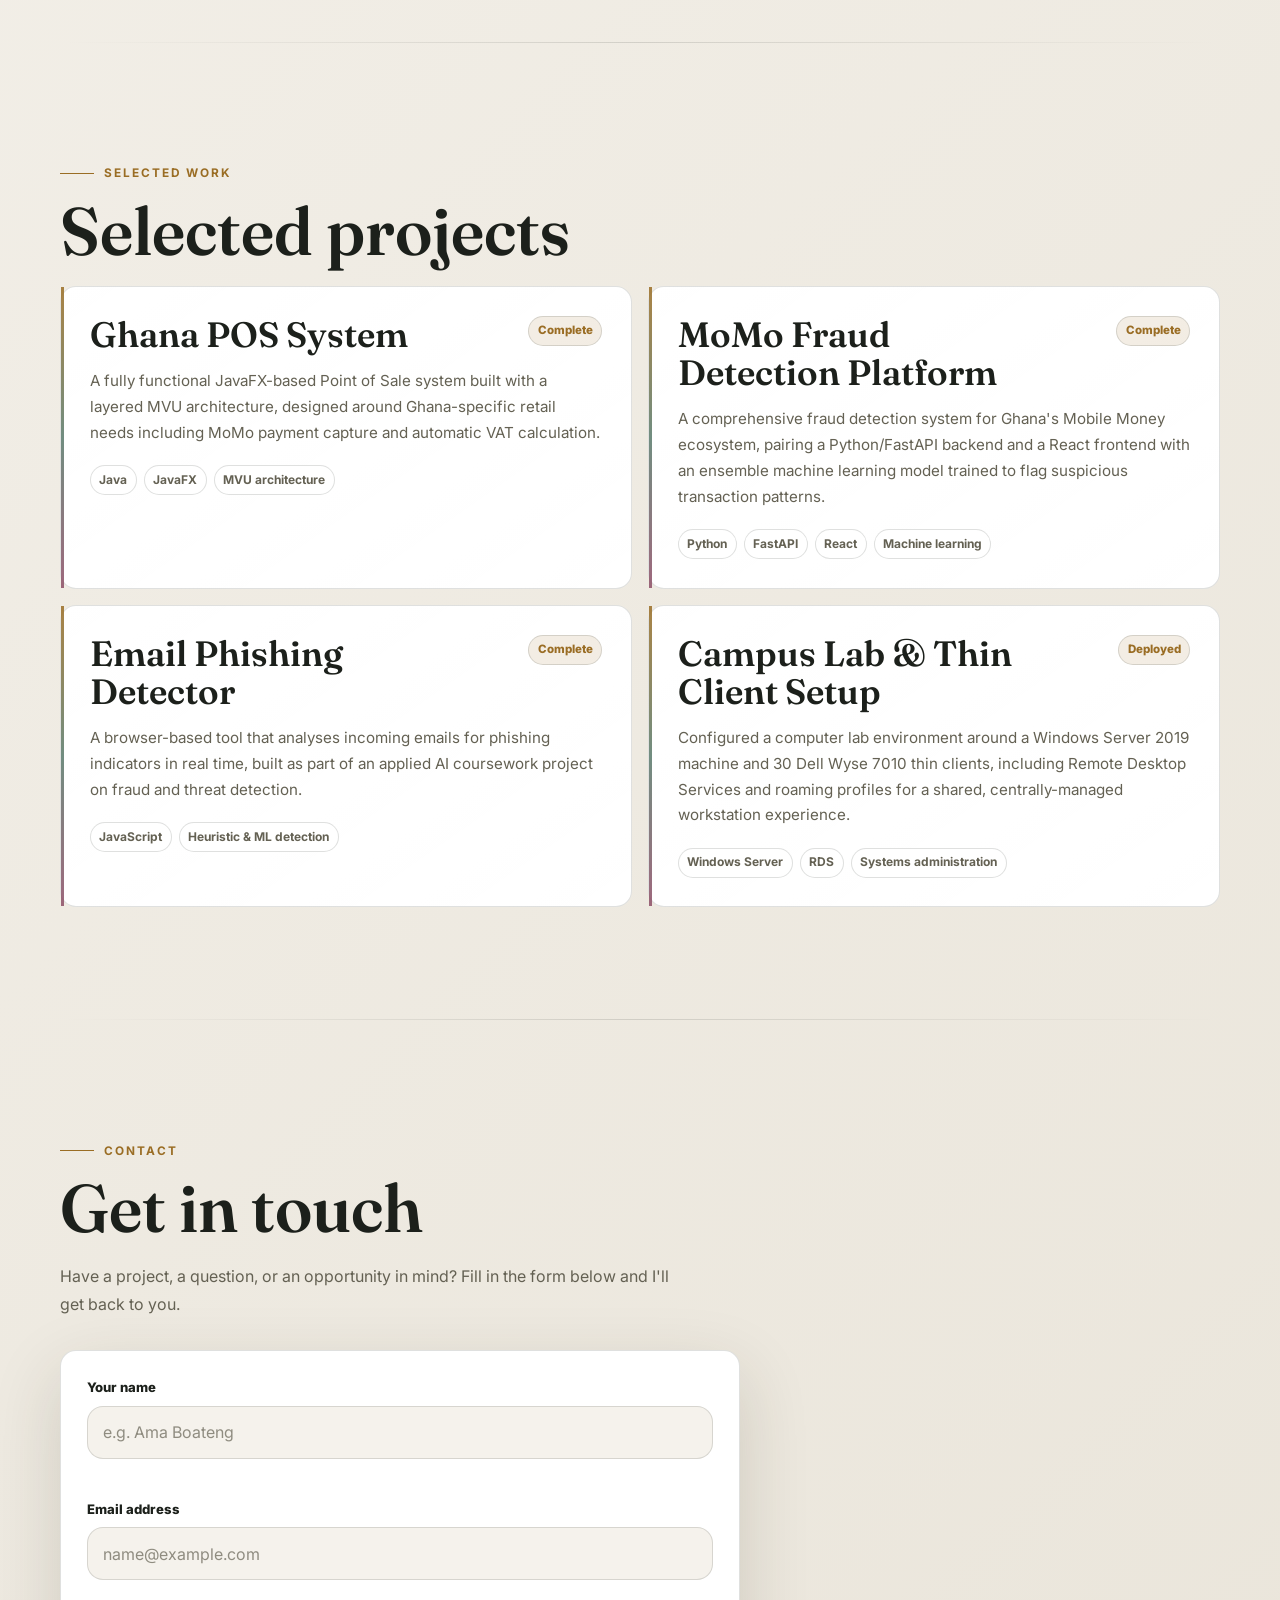
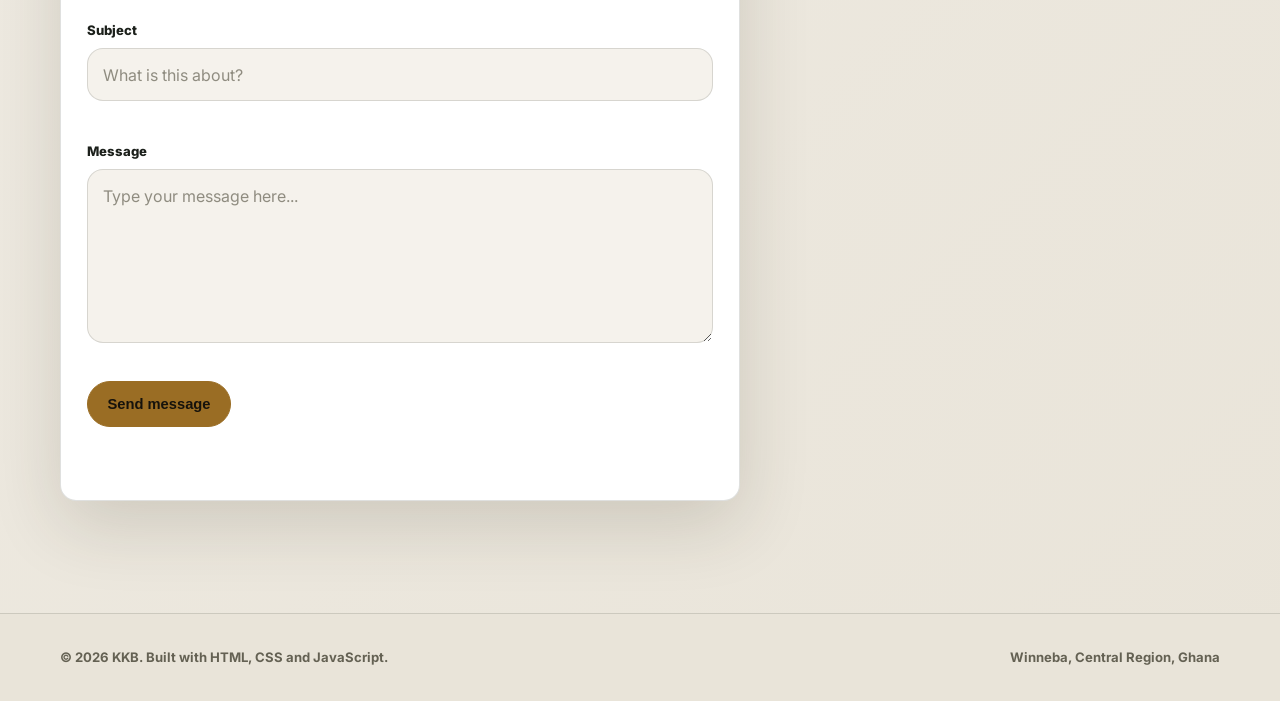
==== commit fc26e2b0: "Revise hero section and update image source Updated hero section with personal information and modif" ====
--- a/index.html
+++ b/index.html
@@ -58,10 +58,10 @@
 
   <section id="hero" class="hero" aria-labelledby="hero-heading">
     <div class="hero-inner">
-      <p class="eyebrow">Software Developer · AI Systems Builder</p>
-      <h1 id="hero-heading">
-        Building useful systems with clarity, discipline, and <span class="text-gradient">craft</span>.
-      </h1>
+      <h2 id="hero-heading">
+        Francis Kofi Amponsah-Siaw<br><br>
+        <span class="text-gradient">MS/ITE/25/0001</span>.
+      </h2>
       <p class="hero-role">
         <span class="role-text" id="role-text">Software Developer</span>
       </p>
@@ -79,8 +79,8 @@
       <div class="hero-orb hero-orb-a" aria-hidden="true"></div>
       <div class="hero-orb hero-orb-b" aria-hidden="true"></div>
       <figure class="hero-figure">
-        <img src="assets/classy-workspace.png" alt="Editorial workspace with a laptop, camera and notebook">
-        <figcaption>Software, AI systems, and visual composition.</figcaption>
+        <img src="assets/img.png" alt="Editorial workspace with a laptop, camera and notebook">
+        <figcaption>Francis Kofi Amponsah-Siaw</figcaption>
       </figure>
     </div>
   </section>
@@ -107,13 +107,6 @@
             systems administration. My work sits at the intersection of practical software
             engineering and applied AI — with a particular interest in solving problems relevant
             to Ghana's digital economy, from mobile money to small-business point-of-sale tools.
-          </p>
-          <p>
-            Recent work includes a layered, JavaFX-based Point of Sale system built around
-            Ghana-specific needs like MoMo payment integration and VAT calculation, and two
-            AI-powered fraud detection systems — a browser-based email phishing detector and a
-            Mobile Money fraud detection platform combining a Python/FastAPI backend, a React
-            frontend, and an ensemble machine learning model.
           </p>
           <p>
             Outside of code, I spend time behind a camera, and I'm involved with scholarship
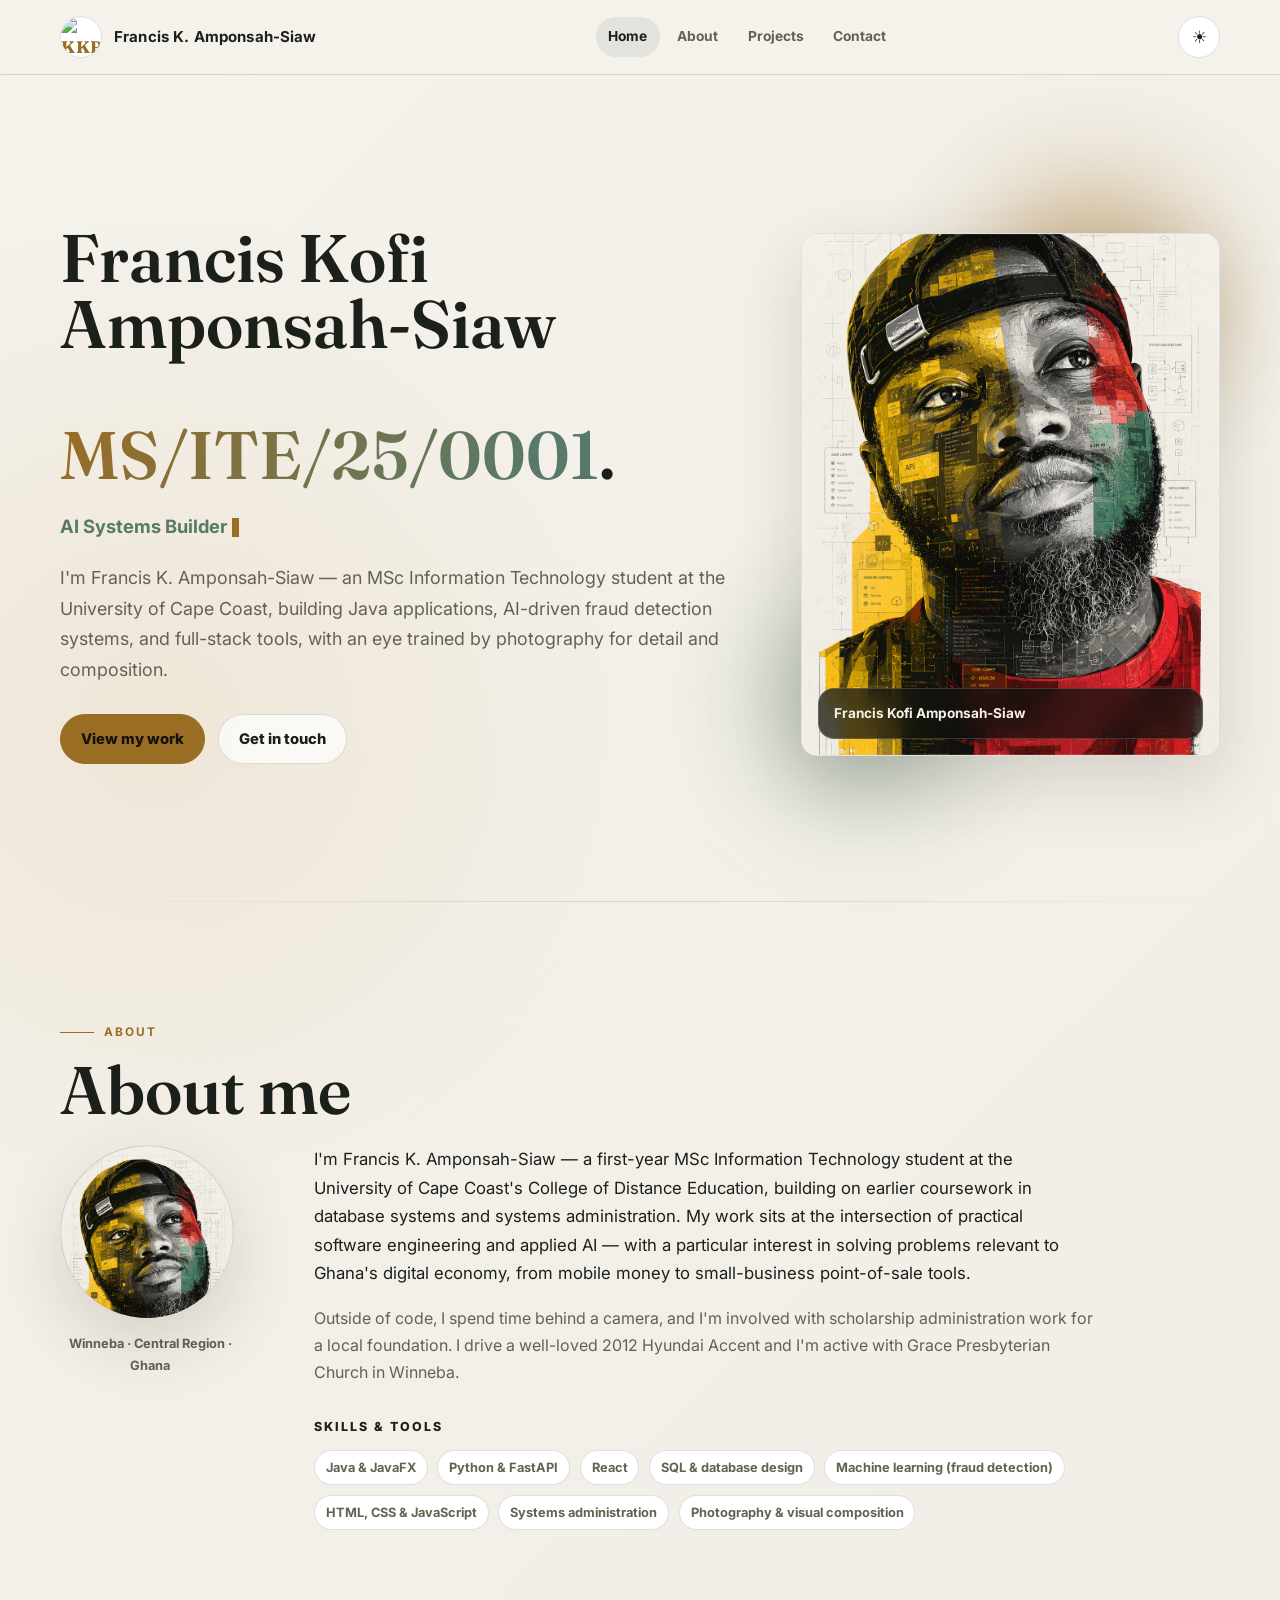
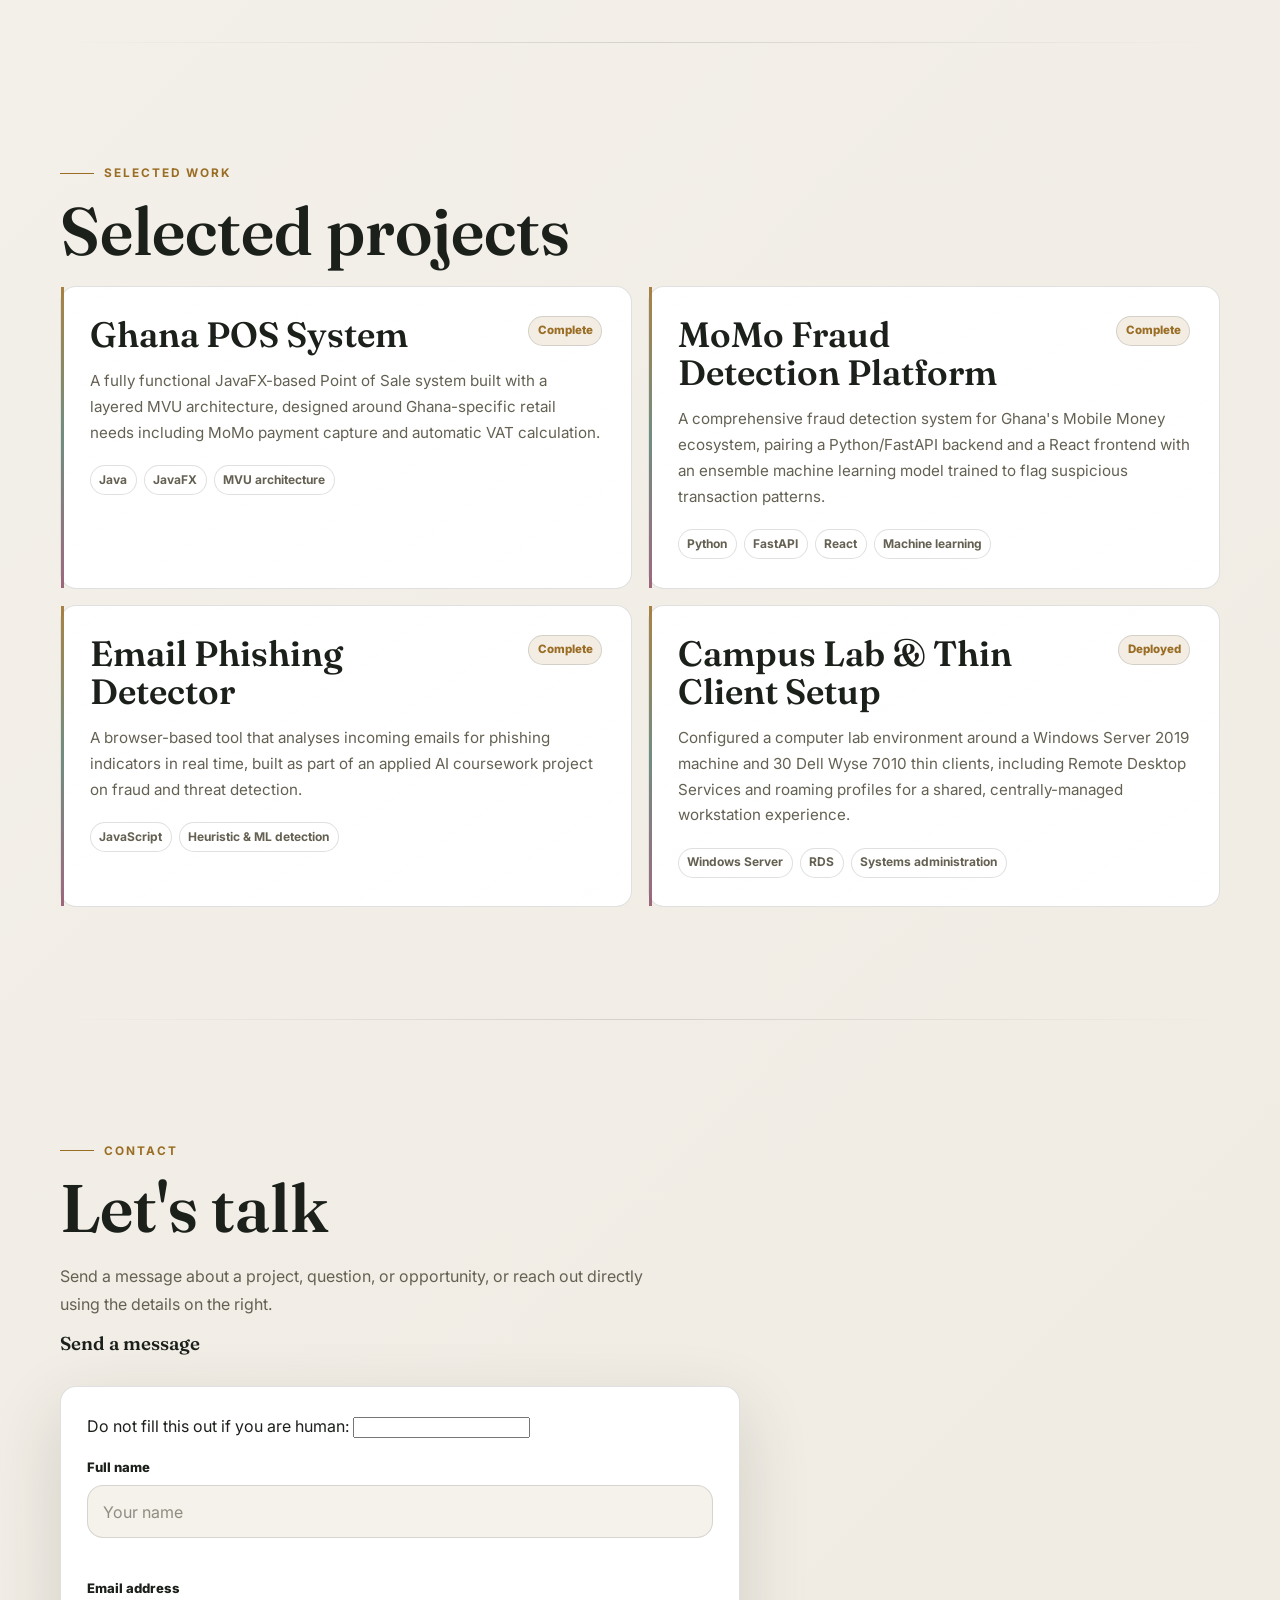
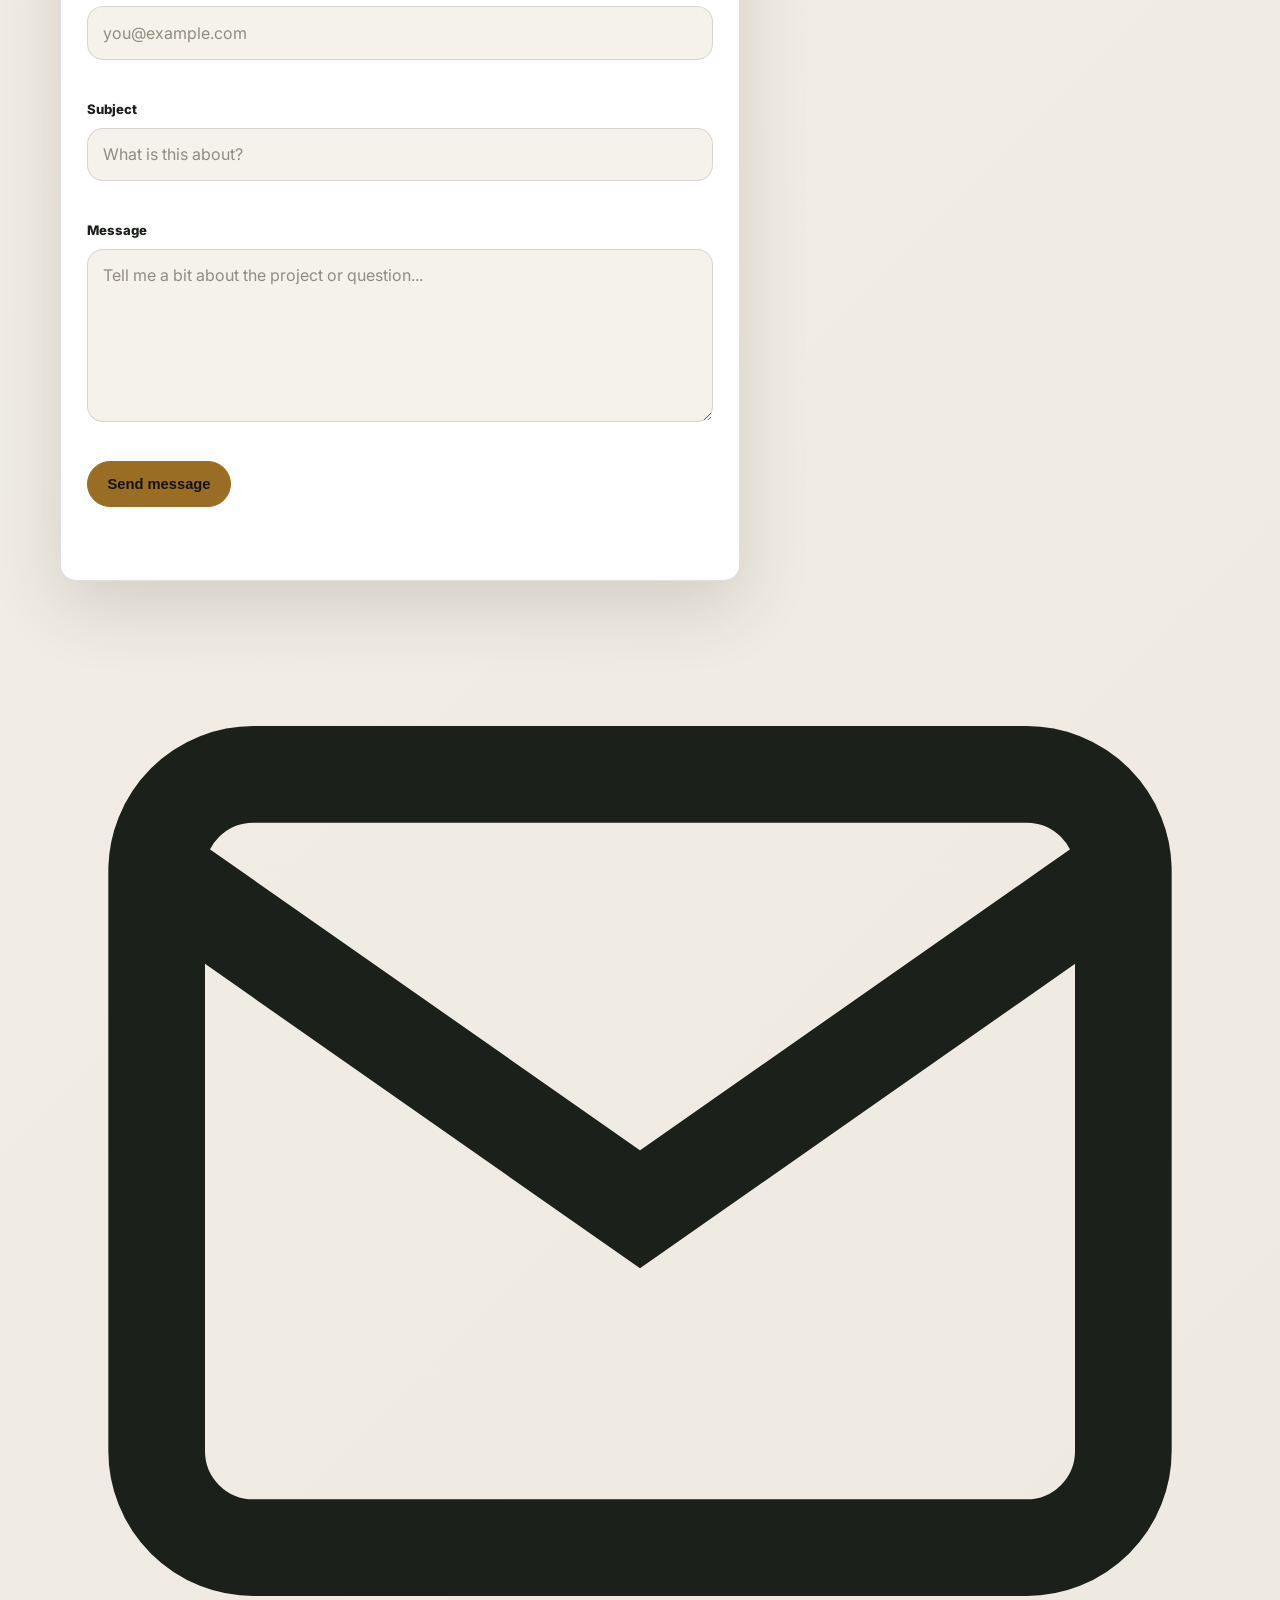
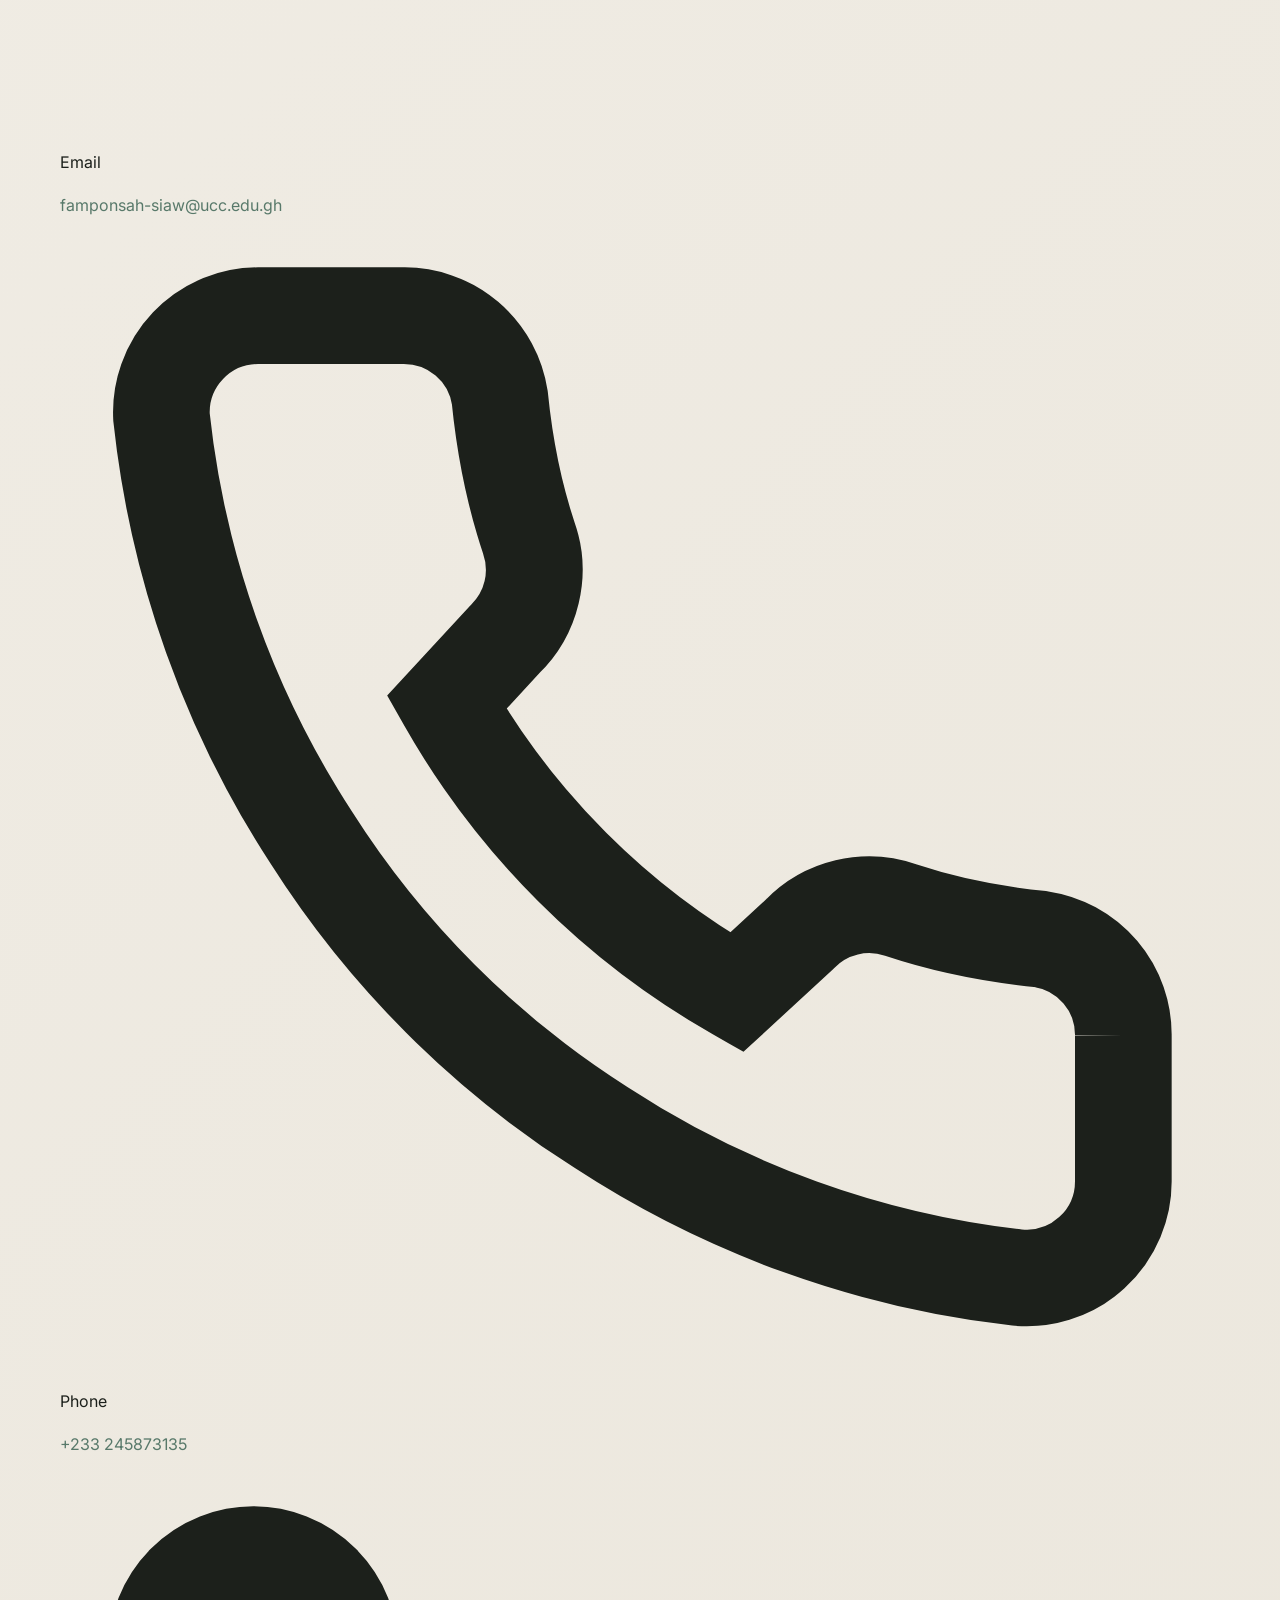
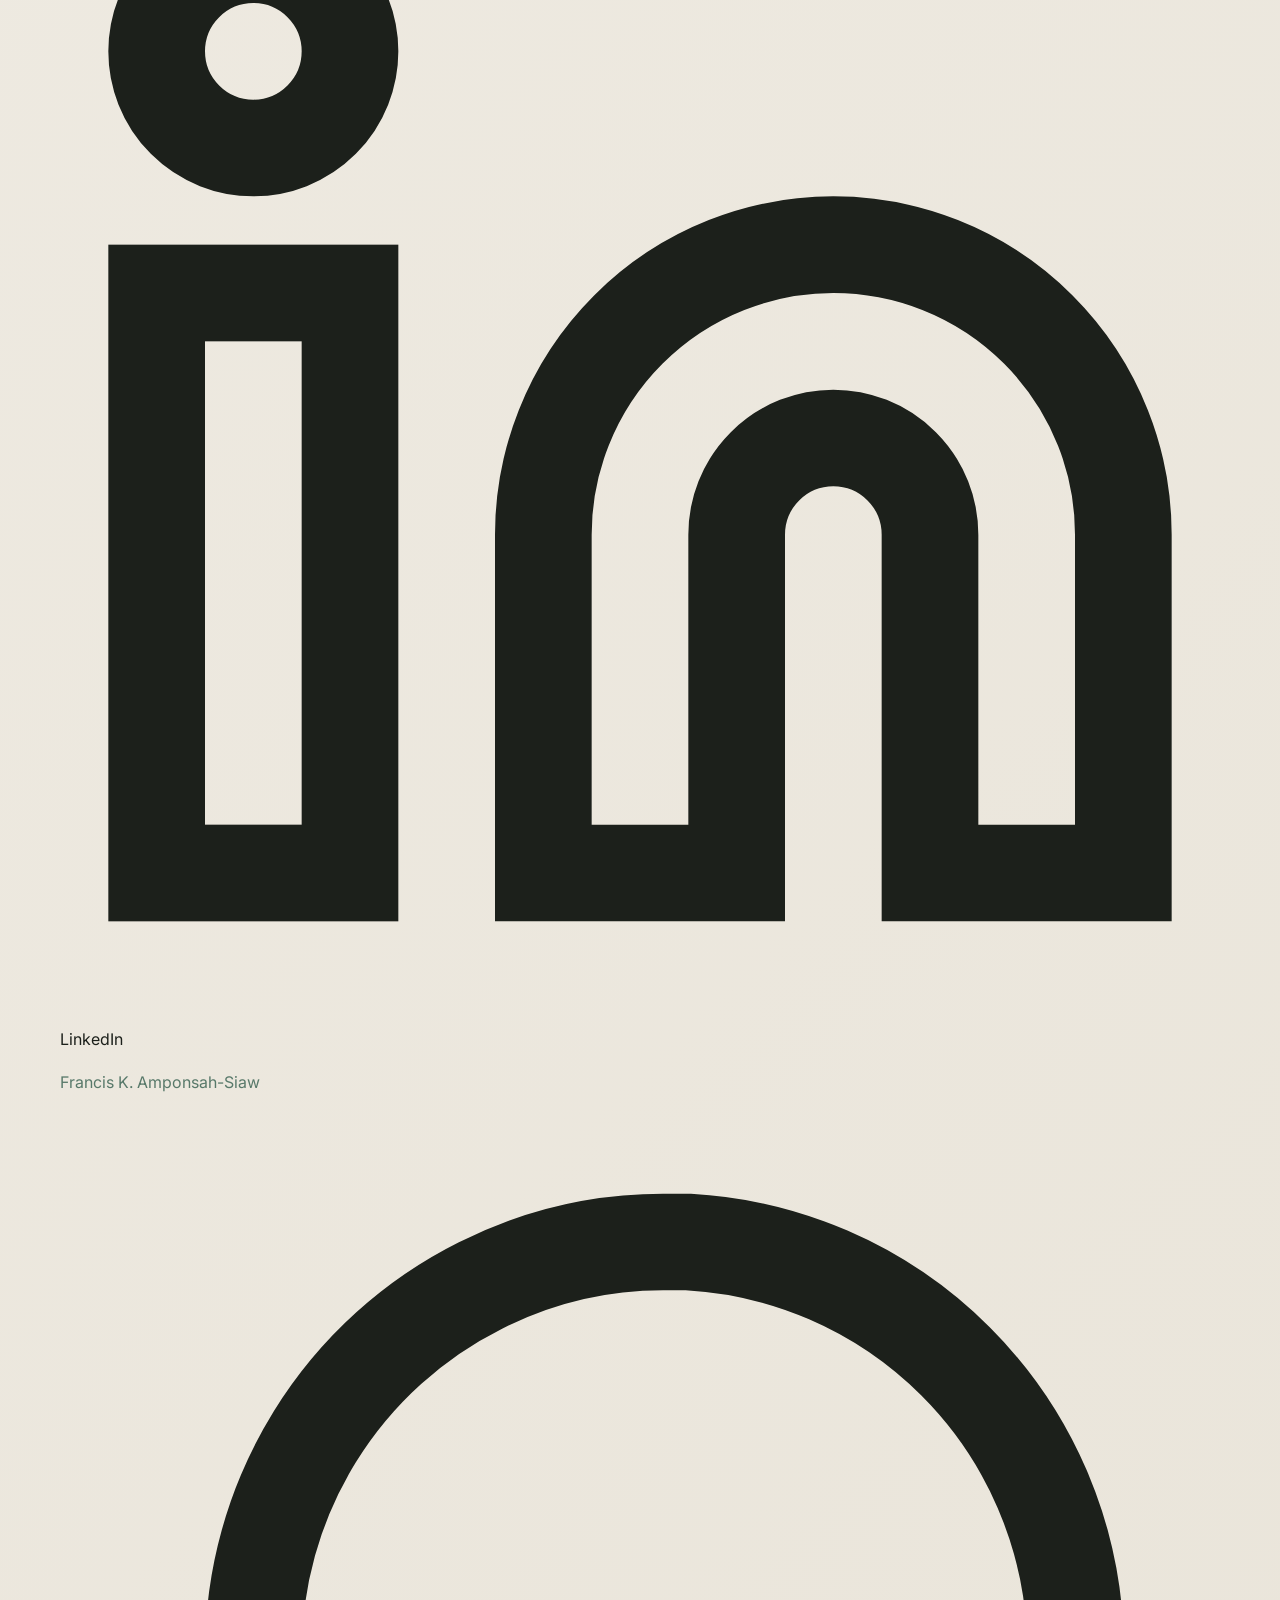
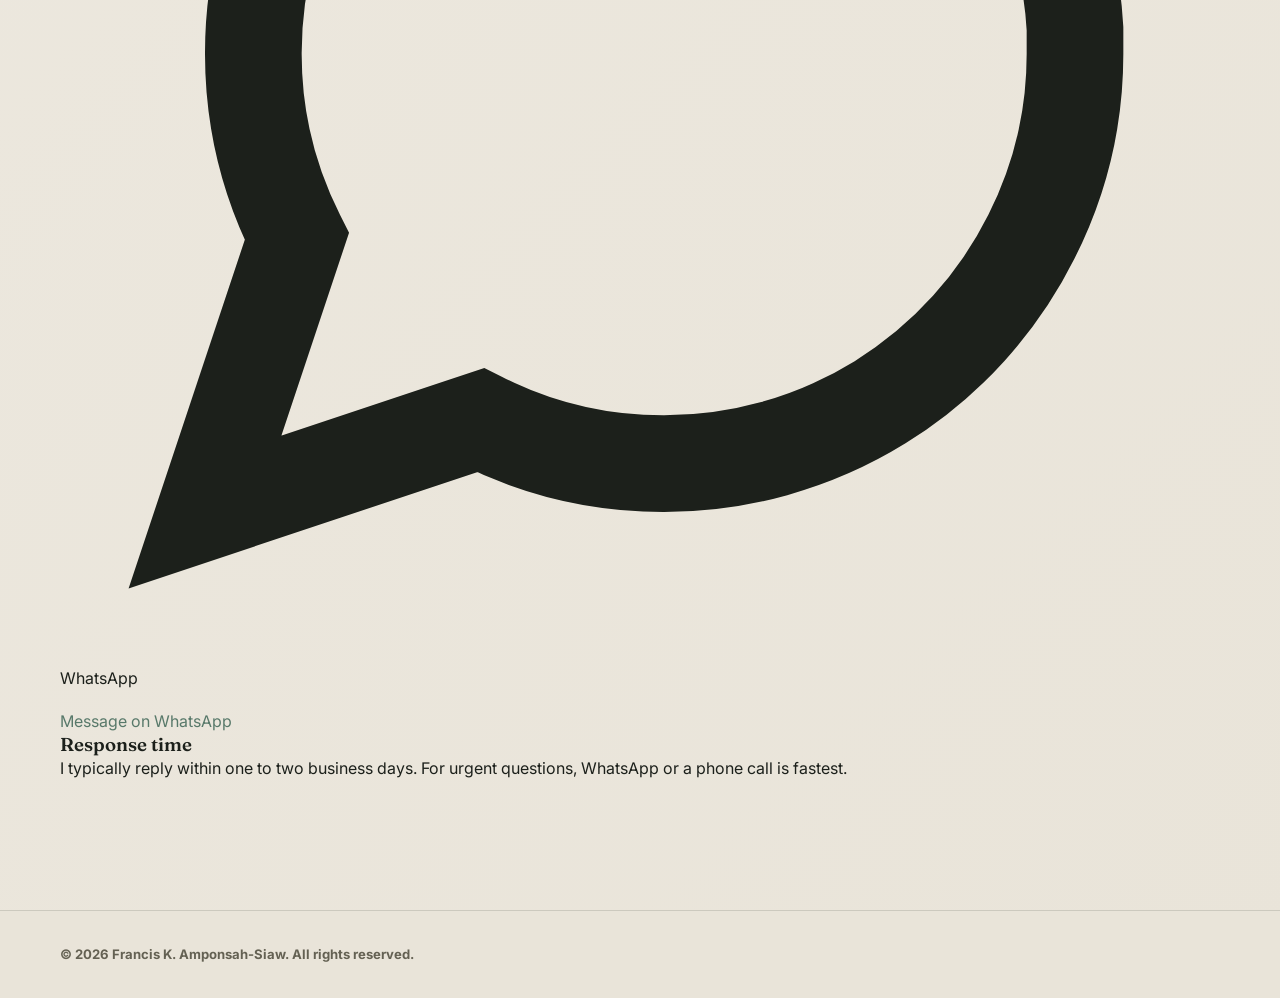
==== commit ded09347: "Update contact section and footer details" ====
--- a/index.html
+++ b/index.html
@@ -8,7 +8,7 @@
 <link rel="preconnect" href="https://fonts.googleapis.com">
 <link rel="preconnect" href="https://fonts.gstatic.com" crossorigin>
 <link href="https://fonts.googleapis.com/css2?family=Fraunces:opsz,wght@9..144,400..700&family=Inter:wght@400;500;600;700&display=swap" rel="stylesheet">
-<link rel="stylesheet" href="style.css">
+<link rel="stylesheet" href="style.css?v=contact-update">
 </head>
 <body>
 
@@ -17,7 +17,7 @@
 <header class="site-header" id="top">
   <div class="header-inner">
     <a href="#top" class="logo" aria-label="KKB home">
-      <span class="logo-mark">KKB</span>
+      <img src="assets/icon.png" alt="KKB logo" class="logo-mark">
       <span class="logo-name">Francis K. Amponsah-Siaw</span>
     </a>
 
@@ -79,7 +79,7 @@
       <div class="hero-orb hero-orb-a" aria-hidden="true"></div>
       <div class="hero-orb hero-orb-b" aria-hidden="true"></div>
       <figure class="hero-figure">
-        <img src="assets/img.png" alt="Editorial workspace with a laptop, camera and notebook">
+        <img src="assets/img.png" alt="Picture of Francis K. Amponsah-Siaw" class="hero-figure-img">
         <figcaption>Francis Kofi Amponsah-Siaw</figcaption>
       </figure>
     </div>
@@ -216,41 +216,115 @@
   <section id="contact" class="contact" aria-labelledby="contact-heading">
     <div class="section-inner">
       <p class="eyebrow">Contact</p>
-      <h2 id="contact-heading">Get in touch</h2>
+      <h2 id="contact-heading">Let's talk</h2>
       <p class="contact-lede">
-        Have a project, a question, or an opportunity in mind? Fill in the form below and
-        I'll get back to you.
+        Send a message about a project, question, or opportunity, or reach out directly
+        using the details on the right.
       </p>
 
-      <form id="contact-form" class="contact-form" novalidate>
-        <div class="form-row">
-          <label for="name">Your name</label>
-          <input type="text" id="name" name="name" placeholder="e.g. Ama Boateng" autocomplete="name" required>
-          <p class="field-error" id="name-error" role="alert"></p>
+      <div class="contact-grid">
+        <div class="contact-card">
+          <h3>Send a message</h3>
+
+          <form id="contact-form" class="contact-form" name="contact" novalidate>
+            <input type="hidden" name="form-name" value="contact">
+            <p class="hidden-field">
+              <label>Do not fill this out if you are human: <input name="bot-field"></label>
+            </p>
+
+            <div class="form-row">
+              <label for="name">Full name</label>
+              <input type="text" id="name" name="name" placeholder="Your name" autocomplete="name" required>
+              <p class="field-error" id="name-error" role="alert"></p>
+            </div>
+
+            <div class="form-row">
+              <label for="email">Email address</label>
+              <input type="email" id="email" name="email" placeholder="you@example.com" autocomplete="email" required>
+              <p class="field-error" id="email-error" role="alert"></p>
+            </div>
+
+            <div class="form-row">
+              <label for="subject">Subject</label>
+              <input type="text" id="subject" name="subject" placeholder="What is this about?" required>
+              <p class="field-error" id="subject-error" role="alert"></p>
+            </div>
+
+            <div class="form-row">
+              <label for="message">Message</label>
+              <textarea id="message" name="message" rows="6" placeholder="Tell me a bit about the project or question..." required></textarea>
+              <p class="field-error" id="message-error" role="alert"></p>
+            </div>
+
+            <button type="submit" class="btn btn-primary btn-block">Send message</button>
+
+            <p class="form-status" id="form-status" role="status" aria-live="polite"></p>
+          </form>
         </div>
 
-        <div class="form-row">
-          <label for="email">Email address</label>
-          <input type="email" id="email" name="email" placeholder="name@example.com" autocomplete="email" required>
-          <p class="field-error" id="email-error" role="alert"></p>
+        <div class="contact-side">
+          <div class="contact-info-list">
+            <article class="contact-info-item">
+              <span class="contact-icon" aria-hidden="true">
+                <svg viewBox="0 0 24 24" fill="none" stroke="currentColor" stroke-width="2">
+                  <path d="M22 6l-10 7L2 6"></path>
+                  <rect x="2" y="4" width="20" height="16" rx="2"></rect>
+                </svg>
+              </span>
+              <div>
+                <p class="label-sm">Email</p>
+                <a class="contact-value" href="mailto:famponsah-siaw@ucc.edu.gh">famponsah-siaw@ucc.edu.gh</a>
+              </div>
+            </article>
+
+            <article class="contact-info-item">
+              <span class="contact-icon" aria-hidden="true">
+                <svg viewBox="0 0 24 24" fill="none" stroke="currentColor" stroke-width="2">
+                  <path d="M22 16.9v3a2 2 0 0 1-2.2 2 19.8 19.8 0 0 1-8.6-3.1 19.5 19.5 0 0 1-6-6 19.8 19.8 0 0 1-3.1-8.7A2 2 0 0 1 4.1 2h3a2 2 0 0 1 2 1.7c.1 1 .3 2 .6 2.9a2 2 0 0 1-.5 2.1L8 10a16 16 0 0 0 6 6l1.3-1.2a2 2 0 0 1 2.1-.5c.9.3 1.9.5 2.9.6a2 2 0 0 1 1.7 2z"></path>
+                </svg>
+              </span>
+              <div>
+                <p class="label-sm">Phone</p>
+                <a class="contact-value" href="tel:+233245873135">+233 245873135</a>
+              </div>
+            </article>
+
+            <article class="contact-info-item">
+              <span class="contact-icon" aria-hidden="true">
+                <svg viewBox="0 0 24 24" fill="none" stroke="currentColor" stroke-width="2">
+                  <path d="M16 8a6 6 0 0 1 6 6v7h-4v-7a2 2 0 0 0-4 0v7h-4v-7a6 6 0 0 1 6-6z"></path>
+                  <rect x="2" y="9" width="4" height="12"></rect>
+                  <circle cx="4" cy="4" r="2"></circle>
+                </svg>
+              </span>
+              <div>
+                <p class="label-sm">LinkedIn</p>
+                <a class="contact-value" href="https://www.linkedin.com/" target="_blank" rel="noopener">Francis K. Amponsah-Siaw</a>
+              </div>
+            </article>
+
+            <article class="contact-info-item">
+              <span class="contact-icon" aria-hidden="true">
+                <svg viewBox="0 0 24 24" fill="none" stroke="currentColor" stroke-width="2">
+                  <path d="M21 11.5a8.38 8.38 0 0 1-.9 3.8 8.5 8.5 0 0 1-7.6 4.7 8.38 8.38 0 0 1-3.8-.9L3 21l1.9-5.7a8.38 8.38 0 0 1-.9-3.8 8.5 8.5 0 0 1 4.7-7.6 8.38 8.38 0 0 1 3.8-.9h.5a8.48 8.48 0 0 1 8 8v.5z"></path>
+                </svg>
+              </span>
+              <div>
+                <p class="label-sm">WhatsApp</p>
+                <a class="contact-value" href="https://wa.me/233245873135" target="_blank" rel="noopener">Message on WhatsApp</a>
+              </div>
+            </article>
+          </div>
+
+          <aside class="contact-card response-card">
+            <h3>Response time</h3>
+            <p>
+              I typically reply within one to two business days. For urgent questions,
+              WhatsApp or a phone call is fastest.
+            </p>
+          </aside>
         </div>
-
-        <div class="form-row">
-          <label for="subject">Subject</label>
-          <input type="text" id="subject" name="subject" placeholder="What is this about?" required>
-          <p class="field-error" id="subject-error" role="alert"></p>
-        </div>
-
-        <div class="form-row">
-          <label for="message">Message</label>
-          <textarea id="message" name="message" rows="6" placeholder="Type your message here..." required></textarea>
-          <p class="field-error" id="message-error" role="alert"></p>
-        </div>
-
-        <button type="submit" class="btn btn-primary">Send message</button>
-
-        <p class="form-status" id="form-status" role="status" aria-live="polite"></p>
-      </form>
+      </div>
     </div>
   </section>
 
@@ -258,8 +332,7 @@
 
 <footer class="site-footer">
   <div class="footer-inner">
-    <p>&copy; <span id="year"></span> KKB. Built with HTML, CSS and JavaScript.</p>
-    <p class="footer-location">Winneba, Central Region, Ghana</p>
+    <p>&copy; <span id="year"></span> Francis K. Amponsah-Siaw. All rights reserved.</p>
   </div>
 </footer>
 
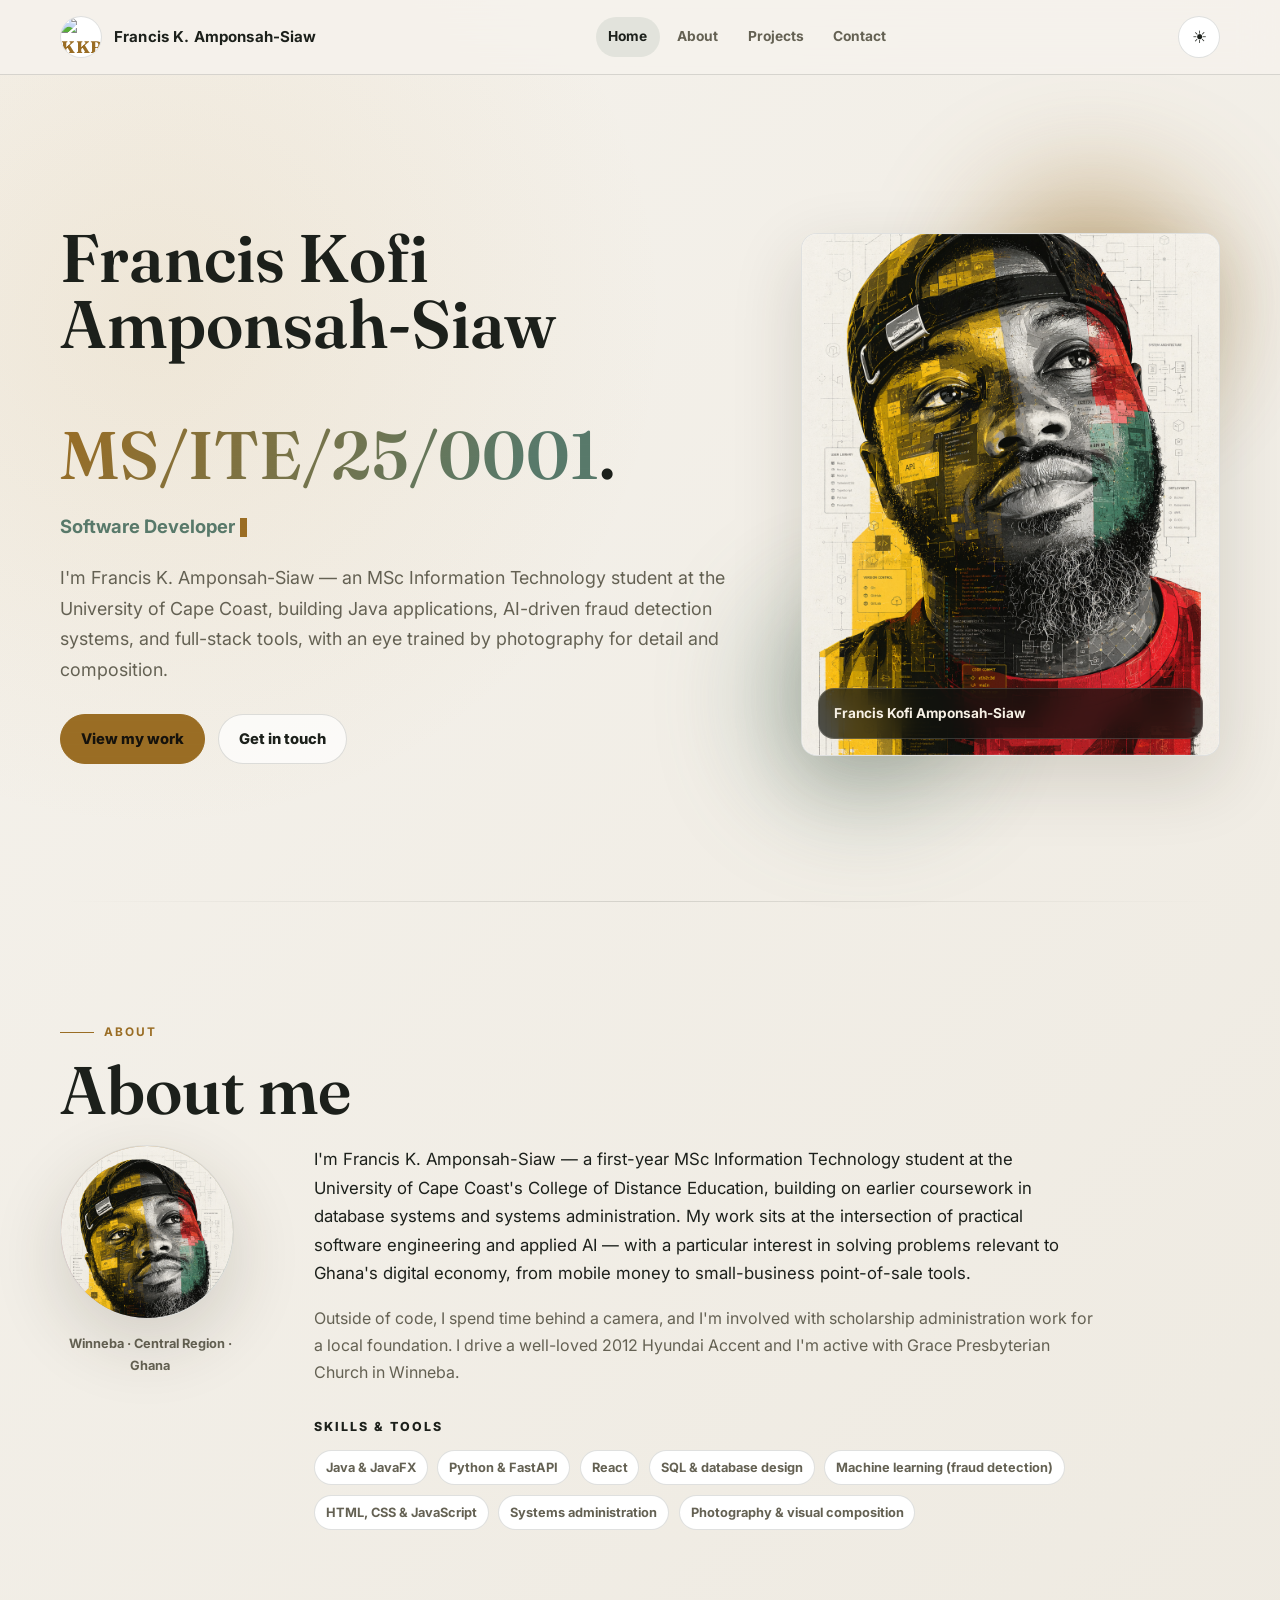
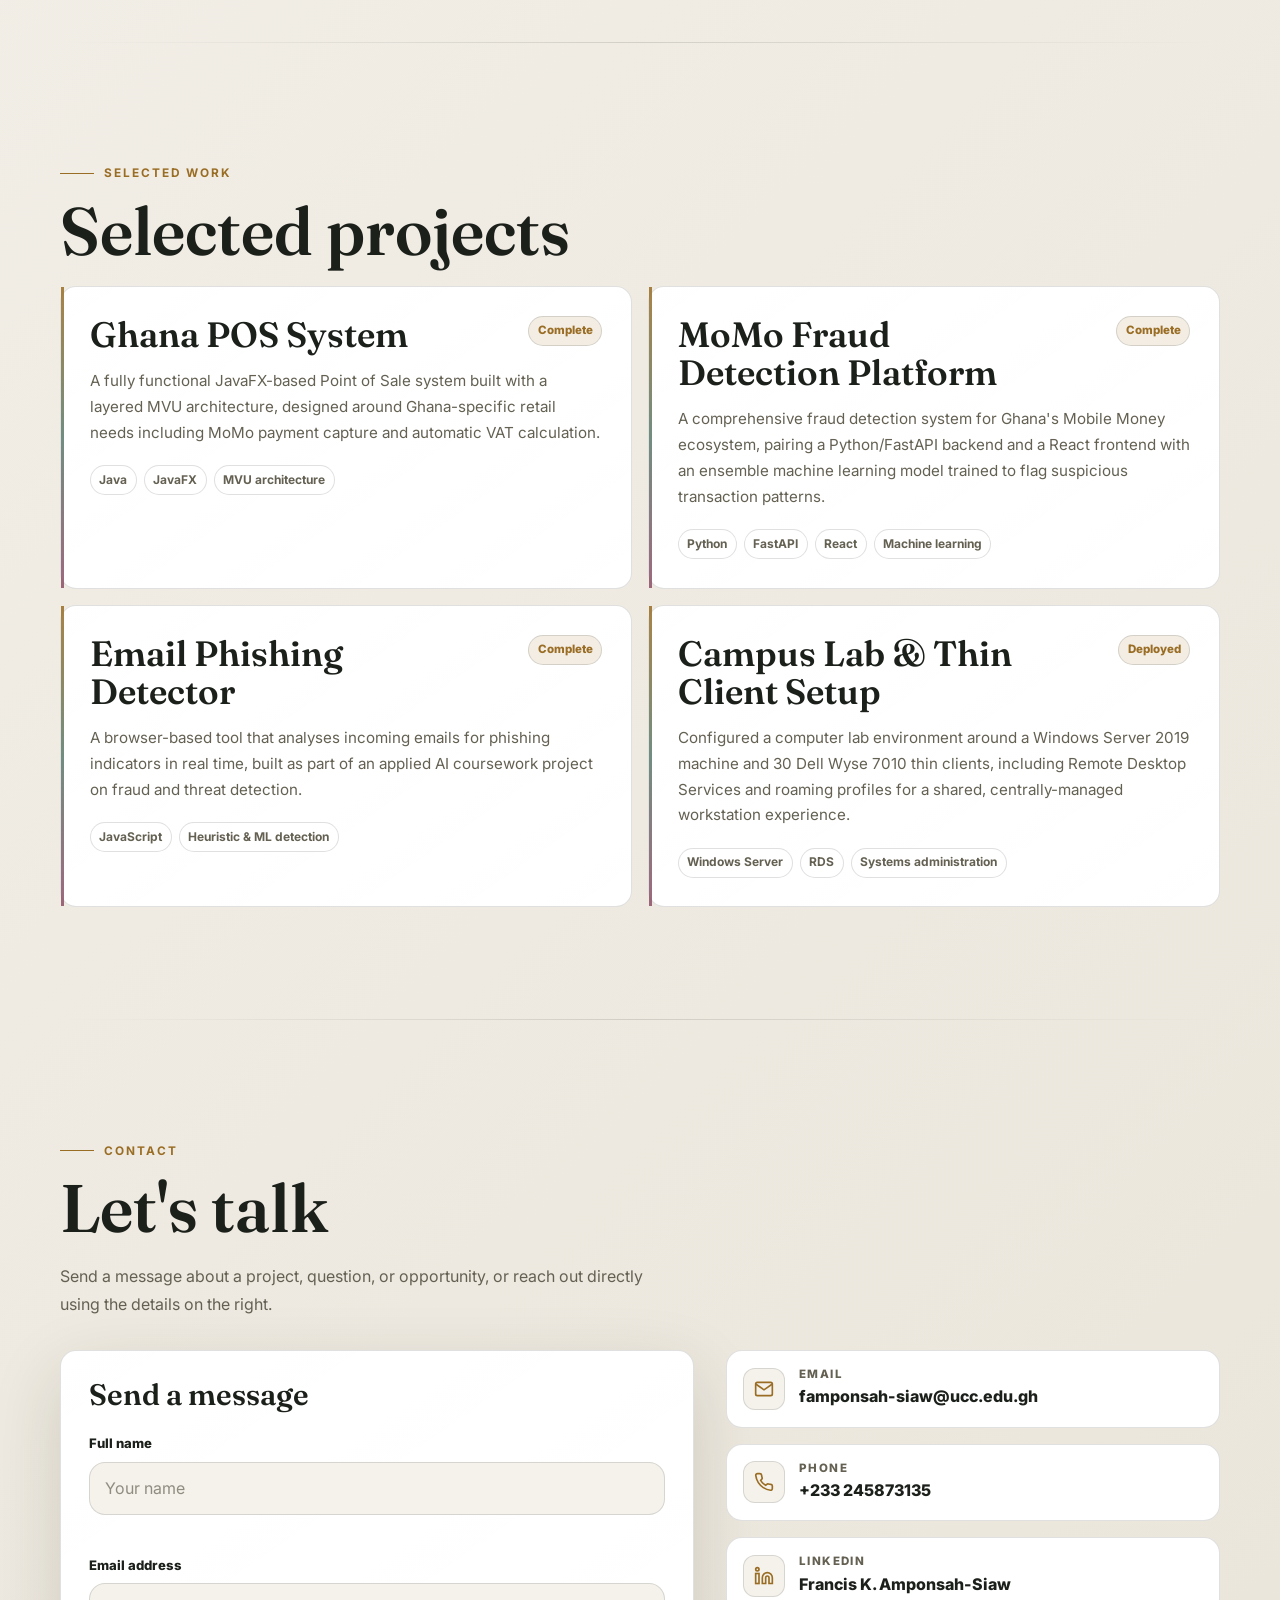
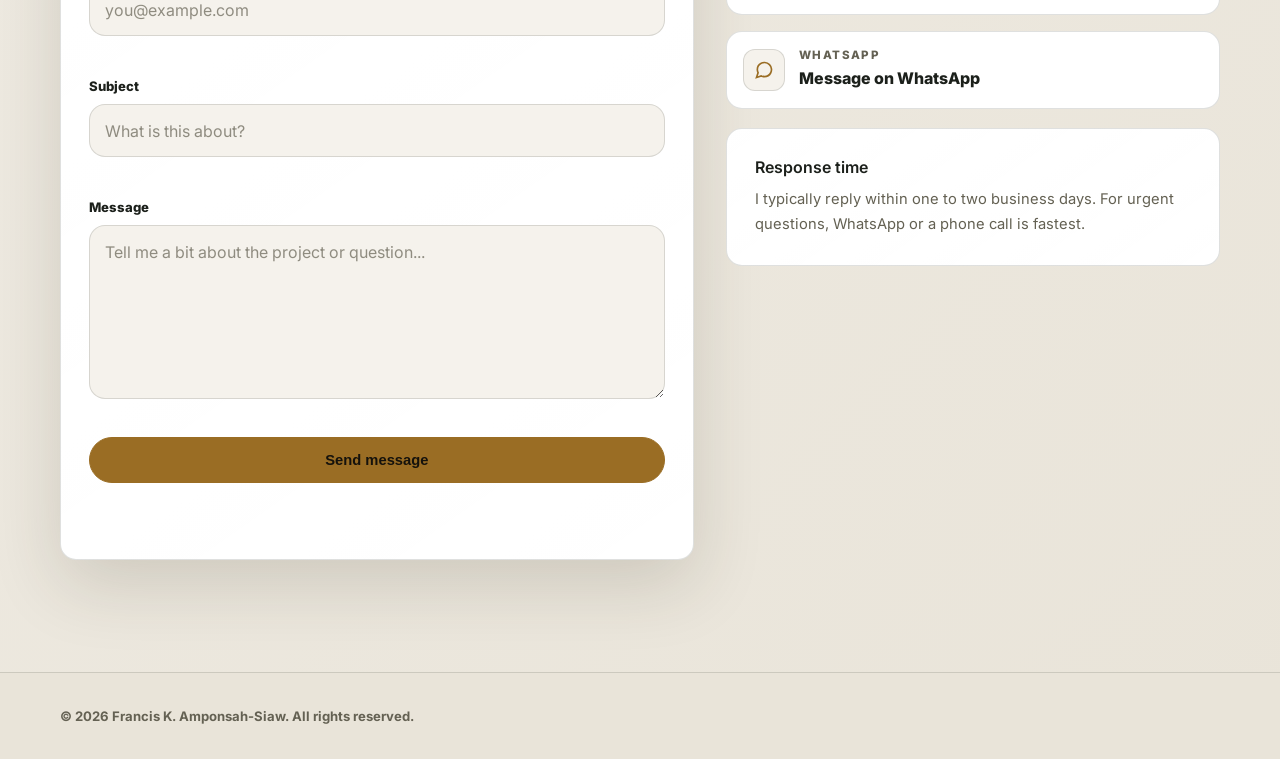
==== commit b917ce99: "Add files via upload" ====
--- a/index.html
+++ b/index.html
@@ -17,7 +17,7 @@
 <header class="site-header" id="top">
   <div class="header-inner">
     <a href="#top" class="logo" aria-label="KKB home">
-      <img src="assets/icon.png" alt="KKB logo" class="logo-mark">
+      <img src="assets/icon.svg" alt="KKB logo" class="logo-mark">
       <span class="logo-name">Francis K. Amponsah-Siaw</span>
     </a>
 
--- a/style.css
+++ b/style.css
@@ -251,6 +251,7 @@
   font-size: 1.05rem;
   font-weight: 700;
   letter-spacing: 0.03em;
+  object-fit: cover;
 }
 
 .logo-name {
@@ -771,14 +772,36 @@
   color: var(--text-muted);
 }
 
-.contact-form {
-  width: min(100%, 680px);
+.contact-grid {
+  display: grid;
+  grid-template-columns: 1fr;
+  gap: clamp(1.4rem, 4vw, 2rem);
+  align-items: start;
   margin-top: 2rem;
-  padding: clamp(1.2rem, 3vw, 1.6rem);
+}
+
+.contact-card {
+  padding: clamp(1.25rem, 3vw, 1.75rem);
   border: 1px solid var(--surface-border);
   border-radius: var(--radius);
-  background: var(--surface);
+  background:
+    linear-gradient(145deg, rgba(255, 255, 255, 0.035), transparent),
+    var(--surface);
   box-shadow: var(--shadow);
+}
+
+.contact-card h3 {
+  margin-bottom: 1.35rem;
+  font-size: clamp(1.45rem, 3vw, 1.85rem);
+}
+
+.contact-form {
+  width: 100%;
+}
+
+.hidden-field {
+  position: absolute;
+  left: -9999px;
 }
 
 .form-row {
@@ -844,6 +867,89 @@
 .form-status.success { color: var(--accent-teal); }
 .form-status.error { color: var(--danger); }
 
+.btn-block {
+  width: 100%;
+}
+
+.contact-side {
+  display: flex;
+  flex-direction: column;
+  gap: 1.2rem;
+}
+
+.contact-info-list {
+  display: flex;
+  flex-direction: column;
+  gap: 1rem;
+}
+
+.contact-info-item {
+  display: flex;
+  align-items: center;
+  gap: 0.9rem;
+  padding: 1rem;
+  border: 1px solid var(--surface-border);
+  border-radius: var(--radius);
+  background: var(--surface);
+  transition: border-color var(--transition), transform var(--transition), box-shadow var(--transition);
+}
+
+.contact-info-item:hover {
+  border-color: color-mix(in srgb, var(--accent-teal) 62%, var(--surface-border));
+  box-shadow: 0 0 0 5px var(--accent-teal-dim);
+  transform: translateY(-2px);
+}
+
+.contact-icon {
+  display: grid;
+  flex: 0 0 auto;
+  place-items: center;
+  width: 42px;
+  height: 42px;
+  border: 1px solid var(--surface-border);
+  border-radius: 12px;
+  background: var(--bg);
+  color: var(--accent-gold);
+}
+
+.contact-icon svg {
+  width: 20px;
+  height: 20px;
+}
+
+.label-sm {
+  margin: 0 0 0.1rem;
+  color: var(--text-muted);
+  font-size: 0.72rem;
+  font-weight: 800;
+  letter-spacing: 0.12em;
+  line-height: 1.3;
+  text-transform: uppercase;
+}
+
+.contact-value {
+  color: var(--text);
+  font-weight: 800;
+  overflow-wrap: anywhere;
+}
+
+.response-card {
+  box-shadow: none;
+}
+
+.response-card h3 {
+  margin-bottom: 0.55rem;
+  font-family: var(--font-body);
+  font-size: 1rem;
+  line-height: 1.3;
+}
+
+.response-card p {
+  margin: 0;
+  color: var(--text-muted);
+  font-size: 0.92rem;
+}
+
 /* ==========================================================================
    Footer
    ========================================================================== */
@@ -892,6 +998,10 @@
   .hero {
     grid-template-columns: minmax(0, 1.1fr) minmax(320px, 0.68fr);
     min-height: calc(100vh - 74px);
+  }
+
+  .contact-grid {
+    grid-template-columns: minmax(0, 1fr) minmax(300px, 0.78fr);
   }
 }
 
@@ -920,7 +1030,7 @@
     color: var(--text);
   }
 
-  .contact-form {
+  .contact-card {
     padding: 1rem;
   }
 }
